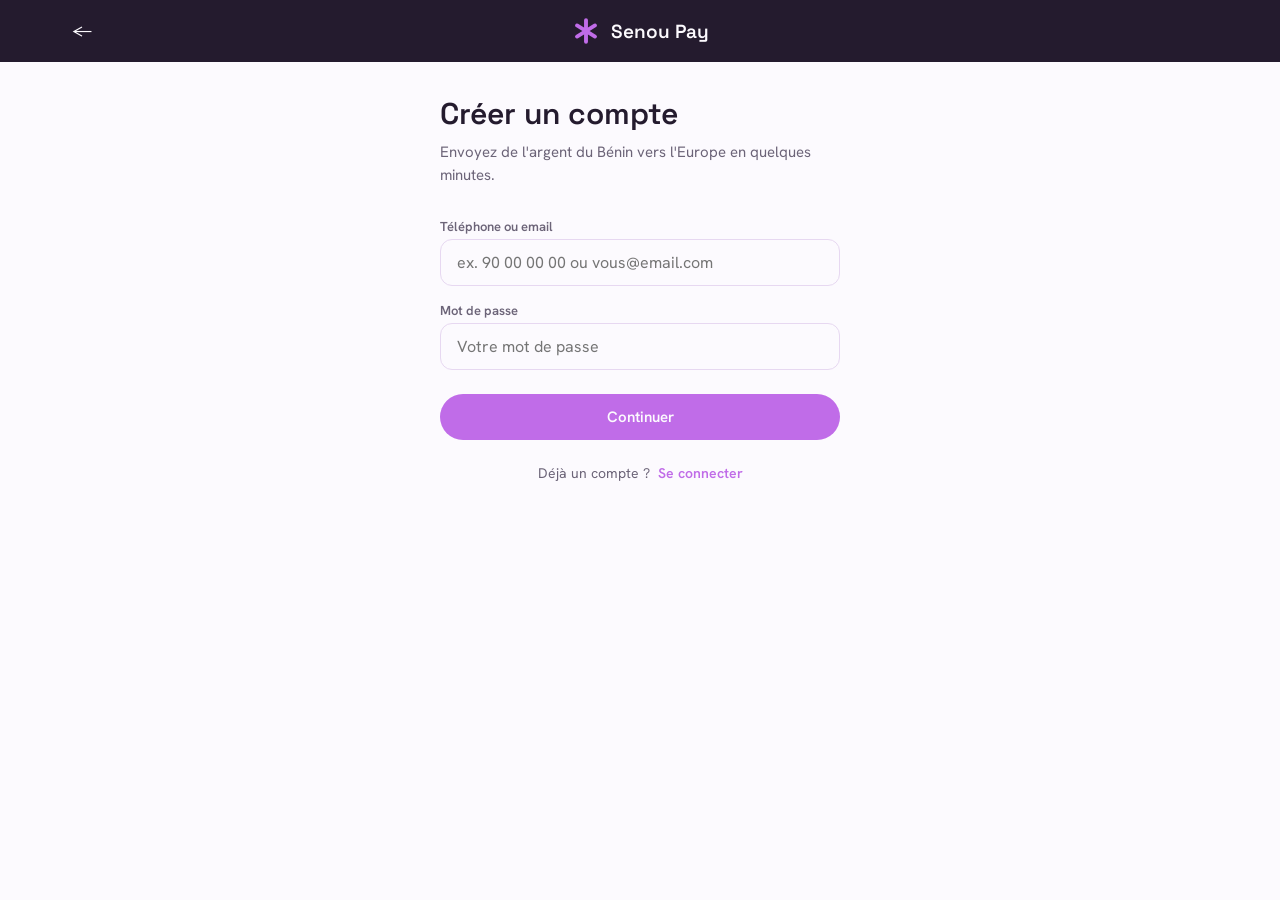
==== auth.html @ 99037f28 "Initial commit: Senou Pay web prototype (V2) Vanilla HTML/CSS/JS prototype for the Bénin<->Europe mo" ====
<!DOCTYPE html>
<html lang="fr">
<head>
  <meta charset="UTF-8">
  <meta name="viewport" content="width=device-width, initial-scale=1.0">
  <title>Senou Pay — Se connecter</title>
  <link rel="stylesheet" href="css/variables.css">
  <link rel="stylesheet" href="css/base.css">
  <link rel="stylesheet" href="css/components.css">
  <link rel="stylesheet" href="css/screens.css">
</head>
<body>
  <div class="app-frame">

    <div id="app-header"></div>
    <script>
      window.SENOU_HEADER_OPTIONS = { showBack: true };
    </script>

    <div class="page-container auth-body">
      <h1 id="auth-title" class="auth-title">Créer un compte</h1>
      <p class="auth-subtitle">Envoyez de l'argent du Bénin vers l'Europe en quelques minutes.</p>

      <div class="auth-form">
        <label class="field-label" for="auth-identifier">Téléphone ou email</label>
        <input id="auth-identifier" class="input-field" type="text" placeholder="ex. 90 00 00 00 ou vous@email.com" autocomplete="username">

        <label class="field-label" for="auth-password" style="margin-top: var(--space-4);">Mot de passe</label>
        <input id="auth-password" class="input-field" type="password" placeholder="Votre mot de passe" autocomplete="current-password">

        <p id="auth-error" class="auth-error" hidden>Merci de renseigner votre identifiant et votre mot de passe.</p>

        <button id="auth-continue-btn" class="btn-primary btn-block" style="margin-top: var(--space-6);">Continuer</button>
      </div>

      <p class="auth-toggle">
        <span id="auth-toggle-text">Déjà un compte ?</span>
        <a href="#" id="auth-toggle-link">Se connecter</a>
      </p>
    </div>

  </div>

  <script src="js/state.js"></script>
  <script src="js/pricing.js"></script>
  <script src="js/format.js"></script>
  <script src="js/components/header.js"></script>
  <script src="js/screens/auth.js"></script>
</body>
</html>
---- css/variables.css ----
/* Senou Pay — design tokens (board de marque v1.0, 2026) */
:root {
  /* Couleurs de marque */
  --color-primary: #C06CE8;      /* Violet Senou — accent, CTA principal */
  --color-secondary: #241B2E;    /* Prune — fonds sombres, structure */
  --color-tertiary: #C9A9D4;     /* Lavande — bordures, éléments secondaires */
  --color-surface-soft: #E7D8F1; /* Lilas — fonds de section */

  /* Neutres */
  --color-bg: #FCFAFE;           /* Blanc cassé — fond général */
  --color-text-primary: #241B2E; /* Prune — texte principal sur fond clair */
  --color-text-secondary: #6C6478; /* Ardoise — texte secondaire, labels */
  --color-border: #E7D8F1;       /* Lilas — séparateurs, bordures légères */

  /* Sémantiques */
  --color-success: #2E9E5B;
  --color-success-bg: #F1FBF4;
  --color-error: #C4485C;
  --color-error-bg: #FDF1F3;
  --color-warning: #B8791E;
  --color-warning-bg: #FBF0DF;
  --color-info: #3E7CB1;
  --color-info-bg: #EAF2FE;

  /* Typographie */
  --font-display: 'Space Grotesk', -apple-system, BlinkMacSystemFont, sans-serif; /* titres, montants */
  --font-body: 'Hanken Grotesk', -apple-system, BlinkMacSystemFont, sans-serif;   /* texte courant */

  /* Échelle d'espacement */
  --space-1: 4px;
  --space-2: 8px;
  --space-3: 12px;
  --space-4: 16px;
  --space-6: 24px;
  --space-8: 32px;

  /* Rayons (cohérents avec le board : pilules + cartes arrondies) */
  --radius-pill: 999px;
  --radius-card: 24px;
  --radius-icon: 16px;
  --radius-sm: 8px;
}
---- css/base.css ----
/* Polices de marque (Google Fonts) — un seul point de chargement pour tout le prototype */
@import url('https://fonts.googleapis.com/css2?family=Space+Grotesk:wght@500;600;700&family=Hanken+Grotesk:ital,wght@0,400;0,500;0,700;0,800&display=swap');

* {
  box-sizing: border-box;
  margin: 0;
  padding: 0;
}

html, body {
  height: 100%;
}

body {
  background: var(--color-surface-soft);
  font-family: var(--font-body);
  color: var(--color-text-primary);
  -webkit-font-smoothing: antialiased;
}

h1, h2, h3 {
  font-family: var(--font-display);
  font-weight: 600;
}

/* Conteneur racine — pleine largeur, layout web responsive (plus un simulateur de téléphone) */
.app-frame {
  width: 100%;
  min-height: 100vh;
  background: var(--color-bg);
  display: flex;
  flex-direction: column;
}

/* Colonne de contenu centrée, utilisée dans tous les écrans pour éviter le texte/formulaires
   étirés bord à bord sur grand écran, tout en restant pleine largeur sur mobile. */
.page-container {
  width: 100%;
  max-width: 1200px;
  margin: 0 auto;
  padding-left: var(--space-6);
  padding-right: var(--space-6);
}

@media (min-width: 768px) {
  .page-container {
    padding-left: var(--space-8);
    padding-right: var(--space-8);
  }
}

/* Filet de sécurité : aucune image ne doit pouvoir provoquer un débordement
   horizontal, quel que soit l'écran. */
img, svg {
  max-width: 100%;
}

a {
  color: inherit;
  text-decoration: none;
}

button {
  font-family: var(--font-body);
  cursor: pointer;
  border: none;
}
---- css/components.css ----
/* Composants réutilisables Senou Pay — aucune couleur/taille en dur ici, tout référence variables.css */

.btn-primary {
  background: var(--color-primary);
  color: var(--color-bg);
  font-weight: 600;
  font-size: 15px;
  padding: var(--space-3) var(--space-6);
  border-radius: var(--radius-pill);
  min-height: 44px;
  border: 1.5px solid transparent;
  transition: background-color 0.15s ease, color 0.15s ease, border-color 0.15s ease;
}

.btn-primary:hover {
  background: var(--color-bg);
  color: var(--color-primary);
  border-color: var(--color-primary);
}

/* Les CTA utilisent parfois un <a> plutôt qu'un <button> — garantit le même rendu inline */
a.btn-primary {
  display: inline-block;
}

.btn-block {
  width: 100%;
}

.btn-secondary {
  background: var(--color-secondary);
  color: var(--color-bg);
  font-weight: 600;
  font-size: 15px;
  padding: var(--space-3) var(--space-6);
  border-radius: var(--radius-pill);
  min-height: 44px;
}

.btn-outline {
  background: transparent;
  border: 1.5px solid var(--color-tertiary);
  color: var(--color-text-primary);
  font-weight: 600;
  font-size: 15px;
  padding: calc(var(--space-3) - 1.5px) calc(var(--space-6) - 1.5px);
  border-radius: var(--radius-pill);
  min-height: 44px;
}

.input-field {
  width: 100%;
  border: 1px solid var(--color-border);
  border-radius: var(--space-3);
  padding: var(--space-3) var(--space-4);
  font-family: var(--font-body);
  font-size: 16px;
  color: var(--color-text-primary);
  background: var(--color-bg);
}

.input-field:focus {
  outline: none;
  border-color: var(--color-primary);
}

.field-label {
  display: block;
  font-size: 13px;
  font-weight: 600;
  color: var(--color-text-secondary);
  margin-bottom: var(--space-1);
}

.header-bar {
  background: var(--color-secondary);
  color: var(--color-bg);
}

/* Contenu du header, centré et limité en largeur comme le reste des pages */
.header-bar-inner {
  max-width: 1200px;
  margin: 0 auto;
  padding: var(--space-4) var(--space-6);
  display: flex;
  align-items: center;
  justify-content: space-between;
}

@media (min-width: 768px) {
  .header-bar-inner {
    padding: var(--space-4) var(--space-8);
  }
}

/* Sur très petits écrans (téléphones ≤ 360px), logo + nom + CTA peuvent
   dépasser la largeur disponible : on resserre padding/gap/police plutôt
   que de laisser le header déborder ou passer à la ligne. */
@media (max-width: 380px) {
  .header-bar-inner {
    padding: var(--space-3) var(--space-4);
  }
}

/* Rendu par js/components/header.js sur toutes les pages */
.brand-lockup {
  display: flex;
  align-items: center;
  gap: 10px;
  min-width: 0;
}

.brand-name {
  font-family: var(--font-display);
  font-weight: 600;
  font-size: 19px;
  white-space: nowrap;
}

@media (max-width: 380px) {
  .brand-name {
    font-size: 15px;
  }

  .brand-mark {
    width: 24px;
    height: 24px;
  }
}

@keyframes brand-mark-spin {
  from { transform: rotate(0deg); }
  to { transform: rotate(360deg); }
}

.brand-mark {
  animation: brand-mark-spin 6s linear infinite;
}

.header-back {
  color: var(--color-bg);
  font-size: 18px;
  line-height: 1;
  width: 20px;
}

.header-spacer {
  width: 20px;
}

.card {
  background: var(--color-bg);
  border-radius: var(--radius-card);
  padding: var(--space-6);
  box-shadow: 0 4px 16px rgba(36, 27, 46, 0.06);
}

/* Variante utilisée pour les cartes de formulaire (conversion, montant...) — largeur confortable
   pour la lecture, cohérente quel que soit l'écran qui l'utilise. */
.card--narrow {
  max-width: 480px;
}

/* Calculateur de conversion XOF -> EUR : deux blocs bien distincts dans la même carte
   ("Vous envoyez" en XOF, "Le bénéficiaire reçoit" en EUR) — réutilisé sur plusieurs
   écrans (landing, envoyer de l'argent). */
.amount-panel {
  border: 1px solid var(--color-border);
  border-radius: var(--space-3);
  padding: var(--space-2);
  margin-top: var(--space-3);
}

.amount-panel--result {
  background: var(--color-surface-soft);
  border-color: transparent;
}

/* Enveloppe des deux blocs + bouton de bascule. Au clic, amount-swap.js réordonne réellement
   les blocs dans le DOM (le bloc actif passe en premier) — AutoAnimate (chargé depuis le CDN)
   anime ce changement de position tout seul, donc l'ordre visuel suit simplement l'ordre DOM. */
.amount-panels {
  display: flex;
  flex-direction: column;
}

/* Variante utilisée quand la carte n'a pas de titre au-dessus (ex. send-money.html) :
   le bloc affiché en premier ne doit pas avoir de marge, quel que soit celui qui y est. */
.amount-panels--flush .amount-panel:first-child {
  margin-top: 0;
}

/* Bouton de bascule, centré sur la jointure entre les deux blocs */
.amount-swap-wrap {
  display: flex;
  justify-content: center;
  margin-top: calc(var(--space-3) * -1);
  margin-bottom: calc(var(--space-3) * -1);
  position: relative;
  z-index: 1;
}

.amount-swap-btn {
  width: 32px;
  height: 32px;
  border-radius: 50%;
  background: var(--color-primary);
  border: 3px solid var(--color-bg);
  display: flex;
  align-items: center;
  justify-content: center;
  cursor: pointer;
  padding: 0;
}

.amount-swap-btn img {
  width: 15px;
  height: 15px;
  transition: transform 0.2s ease;
}

.amount-swap-btn--flipped img {
  transform: rotate(180deg);
}

/* Ligne du haut du bloc : label à gauche, drapeau à droite, alignés ensemble
   (plutôt que le drapeau aligné avec le montant en dessous, qui laissait un
   grand vide dans le coin supérieur droit du bloc). */
.amount-panel-top {
  display: flex;
  align-items: center;
  justify-content: space-between;
  gap: var(--space-3);
}

.amount-panel .field-label {
  margin-bottom: 0;
}

.amount-input {
  border: none;
  background: transparent;
  font-family: var(--font-display);
  font-size: 14px;
  font-weight: 600;
  color: var(--color-text-primary);
  width: 100%;
  padding: 0;
  -moz-appearance: textfield;
  appearance: textfield;
}

.amount-input:focus {
  outline: none;
}

/* Masque les flèches haut/bas natives des <input type="number"> — pas utiles ici. */
.amount-input::-webkit-outer-spin-button,
.amount-input::-webkit-inner-spin-button {
  -webkit-appearance: none;
  margin: 0;
}

.amount-input::placeholder {
  color: var(--color-text-secondary);
}

.amount-flag {
  flex-shrink: 0;
  display: block;
}

.conversion-preview {
  font-family: var(--font-display);
  font-size: 16px;
  font-weight: 600;
  color: var(--color-primary);
}

.rate-caption {
  color: var(--color-text-secondary);
  font-size: 13px;
  margin-top: var(--space-3);
  padding-left: 48px;
}

.badge {
  display: inline-block;
  font-size: 13px;
  font-weight: 700;
  padding: var(--space-1) var(--space-3);
  border-radius: var(--radius-pill);
}

.badge-success { background: var(--color-success-bg); color: var(--color-success); }
.badge-error { background: var(--color-error-bg); color: var(--color-error); }
.badge-warning { background: var(--color-warning-bg); color: var(--color-warning); }
.badge-info { background: var(--color-info-bg); color: var(--color-info); }
---- css/screens.css ----
/* Styles spécifiques par écran — un bloc par écran, à compléter au fur et à mesure */

/* ===== Landing (index.html) ===== */

.landing-hero {
  background: var(--color-secondary);
  color: var(--color-bg);
  padding-bottom: var(--space-8);
}

.header-cta {
  background: transparent;
  border: 1.5px solid rgba(252, 250, 254, 0.4);
  color: var(--color-bg);
  font-weight: 600;
  font-size: 14px;
  padding: var(--space-2) var(--space-4);
  border-radius: var(--radius-sm);
  display: inline-flex;
  align-items: center;
  gap: var(--space-2);
  transition: background-color 0.15s ease, color 0.15s ease, border-color 0.15s ease;
}

.header-cta:hover {
  background: var(--color-bg);
  color: var(--color-secondary);
  border-color: var(--color-bg);
}

@media (max-width: 380px) {
  .header-cta {
    font-size: 12px;
    padding: var(--space-2) var(--space-3);
    gap: var(--space-1);
  }
}

/* Même forme que .header-cta (padding, radius, poids, disposition), mais couleurs
   inversées pour rester visible sur fond clair (hors du hero sombre). */
.header-cta--on-light {
  border-color: var(--color-secondary);
  color: var(--color-secondary);
}

.header-cta--on-light:hover {
  background: var(--color-secondary);
  color: var(--color-bg);
  border-color: var(--color-secondary);
}

/* Badges App Store / Google Play — fond clair pour bien ressortir sur le hero sombre,
   couleurs de marque (Prune) plutôt que le noir habituel de ces badges. */
.store-badges {
  display: flex;
  gap: var(--space-3);
  flex-wrap: wrap;
}

.store-badge {
  display: inline-flex;
  align-items: center;
  gap: var(--space-2);
  background: var(--color-bg);
  color: var(--color-secondary);
  padding: var(--space-2) var(--space-4);
  border-radius: var(--radius-sm);
  min-height: 48px;
}

.store-badge svg {
  width: 24px;
  height: 24px;
  flex-shrink: 0;
}

.store-badge span {
  display: flex;
  flex-direction: column;
  line-height: 1.2;
}

.store-badge small {
  font-size: 10px;
  font-weight: 400;
  color: var(--color-text-secondary);
}

.store-badge strong {
  font-size: 15px;
  font-weight: 600;
  font-family: var(--font-display);
}

/* Grille du hero : une colonne sur mobile (texte puis calculateur empilés),
   deux colonnes à partir de 900px pour occuper réellement la largeur disponible
   plutôt que de laisser le texte isolé dans une petite colonne centrée. */
.landing-hero-grid {
  padding-top: var(--space-6);
  padding-bottom: var(--space-8);
  display: grid;
  grid-template-columns: 1fr;
  gap: var(--space-8);
  align-items: center;
}

@media (min-width: 900px) {
  .landing-hero-grid {
    grid-template-columns: 1.15fr 0.85fr;
    padding-top: var(--space-8);
  }
}

.landing-hero-copy h1 {
  font-size: clamp(22px, 3vw, 34px);
  line-height: 1.2;
  max-width: 32ch;
}

.landing-hero-subtitle {
  color: var(--color-tertiary);
  font-size: clamp(16px, 1.5vw, 19px);
  margin-top: var(--space-3);
  line-height: 1.5;
  max-width: 46ch;
}

.landing-hero-calculator {
  width: 100%;
}

.landing-section-title {
  font-size: 18px;
  font-weight: 600;
}

/* Section "portefeuille mobile" : texte et image se partagent chacun une moitié pleine
   de la section (aucune des deux n'est réduite/centrée dans son côté). */
.landing-mobile-section {
  display: grid;
  grid-template-columns: 1fr;
  gap: var(--space-6);
  align-items: stretch;
  padding: 0;
}

@media (min-width: 900px) {
  .landing-mobile-section {
    grid-template-columns: 1fr 1fr;
    gap: 0;
  }
}

.landing-mobile-copy {
  display: flex;
  align-items: center;
  padding: var(--space-8) var(--space-6);
}

@media (min-width: 768px) {
  .landing-mobile-copy {
    padding: var(--space-8);
  }
}

.landing-mobile-text {
  font-family: var(--font-display);
  font-size: clamp(24px, 3vw, 34px);
  font-weight: 600;
  line-height: 1.3;
  color: var(--color-text-primary);
  max-width: 36ch;
}

.text-accent-secondary {
  color: var(--color-secondary);
  font-weight: 700;
}

/* Section carte Visa — titre imposant + sous-texte + CTA, carte présentée entière
   sur un fond doux avec ombre plutôt qu'en fond perdu (inspiré d'une référence Nubank). */
.landing-card-title {
  font-family: var(--font-display);
  font-size: clamp(22px, 2.8vw, 32px);
  font-weight: 700;
  line-height: 1.25;
  color: var(--color-text-primary);
  max-width: 36ch;
}

.landing-card-title + .landing-card-title {
  margin-top: var(--space-4);
}

h2.landing-card-title {
  color: var(--color-primary);
}

/* Sélecteurs à deux classes pour l'emporter sur .landing-mobile-image / .landing-mobile-image
   img (règles partagées plus bas dans le fichier, même spécificité sinon). */
.landing-mobile-image.landing-card-visual {
  background: var(--color-surface-soft);
  display: flex;
  align-items: center;
  justify-content: center;
  padding: var(--space-8);
}

.landing-mobile-image.landing-card-visual img {
  width: auto;
  height: auto;
  max-width: 100%;
  max-height: 85%;
  object-fit: contain;
  border-radius: var(--radius-card);
  box-shadow: 0 24px 48px rgba(36, 27, 46, 0.22);
}

/* Opérateurs Mobile Money pris en charge — logos officiels, légèrement arrondis. */
.payment-methods {
  display: flex;
  flex-wrap: wrap;
  align-items: center;
  gap: var(--space-4);
  margin-top: var(--space-6);
}

@media (min-width: 480px) {
  .payment-methods {
    gap: var(--space-8);
  }
}

.payment-logo-wrap {
  display: inline-flex;
  padding: var(--space-2);
}

@media (min-width: 480px) {
  .payment-logo-wrap {
    padding: var(--space-4);
  }
}

.payment-logo {
  height: 44px;
  width: auto;
  border-radius: var(--radius-sm);
  object-fit: contain;
}

.landing-mobile-image {
  height: 320px;
}

@media (min-width: 900px) {
  .landing-mobile-image {
    height: 460px;
  }
}

/* Sur très grand écran, la section (pleine largeur) s'étire bien au-delà de
   1200px : on augmente la hauteur pour que l'image ne devienne pas une
   bande trop fine et trop recadrée. */
@media (min-width: 1600px) {
  .landing-mobile-image {
    height: 560px;
  }
}

.landing-mobile-image img {
  display: block;
  width: 100%;
  height: 100%;
  object-fit: cover;
}

.landing-footer {
  padding-top: var(--space-6);
  padding-bottom: var(--space-6);
  border-top: 1px solid var(--color-border);
}

.landing-footer-links {
  display: flex;
  flex-wrap: wrap;
  gap: var(--space-4);
}

.landing-footer-links a {
  color: var(--color-text-secondary);
  font-size: 13px;
}

.landing-footer-social {
  display: flex;
  gap: var(--space-4);
  margin-top: var(--space-4);
}

.landing-footer-social a {
  color: var(--color-text-secondary);
  display: flex;
  transition: color 0.15s ease;
}

.landing-footer-social a:hover {
  color: var(--color-primary);
}

.landing-footer-social svg {
  width: 20px;
  height: 20px;
}

.landing-footer-bottom {
  display: flex;
  align-items: center;
  gap: var(--space-3);
  margin-top: var(--space-4);
}

.landing-footer-mark {
  flex-shrink: 0;
}

.landing-footer-copyright {
  color: var(--color-text-secondary);
  font-size: 12px;
  margin-top: 0;
}

/* ===== Auth (auth.html) ===== */

.auth-body {
  padding-top: var(--space-8);
  padding-bottom: var(--space-6);
  flex: 1;
  display: flex;
  flex-direction: column;
  align-items: center;
}

.auth-title {
  font-size: clamp(24px, 3vw, 30px);
  width: 100%;
  max-width: 400px;
}

.auth-subtitle {
  color: var(--color-text-secondary);
  font-size: 15px;
  margin-top: var(--space-2);
  line-height: 1.5;
  width: 100%;
  max-width: 400px;
}

.auth-form {
  margin-top: var(--space-8);
  display: flex;
  flex-direction: column;
  width: 100%;
  max-width: 400px;
}

.auth-error {
  color: var(--color-error);
  font-size: 13px;
  margin-top: var(--space-3);
}

.auth-toggle {
  text-align: center;
  margin-top: var(--space-6);
  font-size: 14px;
  color: var(--color-text-secondary);
}

.auth-toggle a {
  color: var(--color-primary);
  font-weight: 600;
  margin-left: var(--space-1);
}

/* ===== Envoyer de l'argent (send-money.html) ===== */

.send-money-body {
  padding-top: var(--space-8);
  padding-bottom: var(--space-6);
  flex: 1;
}

.send-money-title {
  font-size: clamp(24px, 3vw, 30px);
}

.send-money-subtitle {
  color: var(--color-text-secondary);
  font-size: 15px;
  margin-top: var(--space-2);
  line-height: 1.5;
}
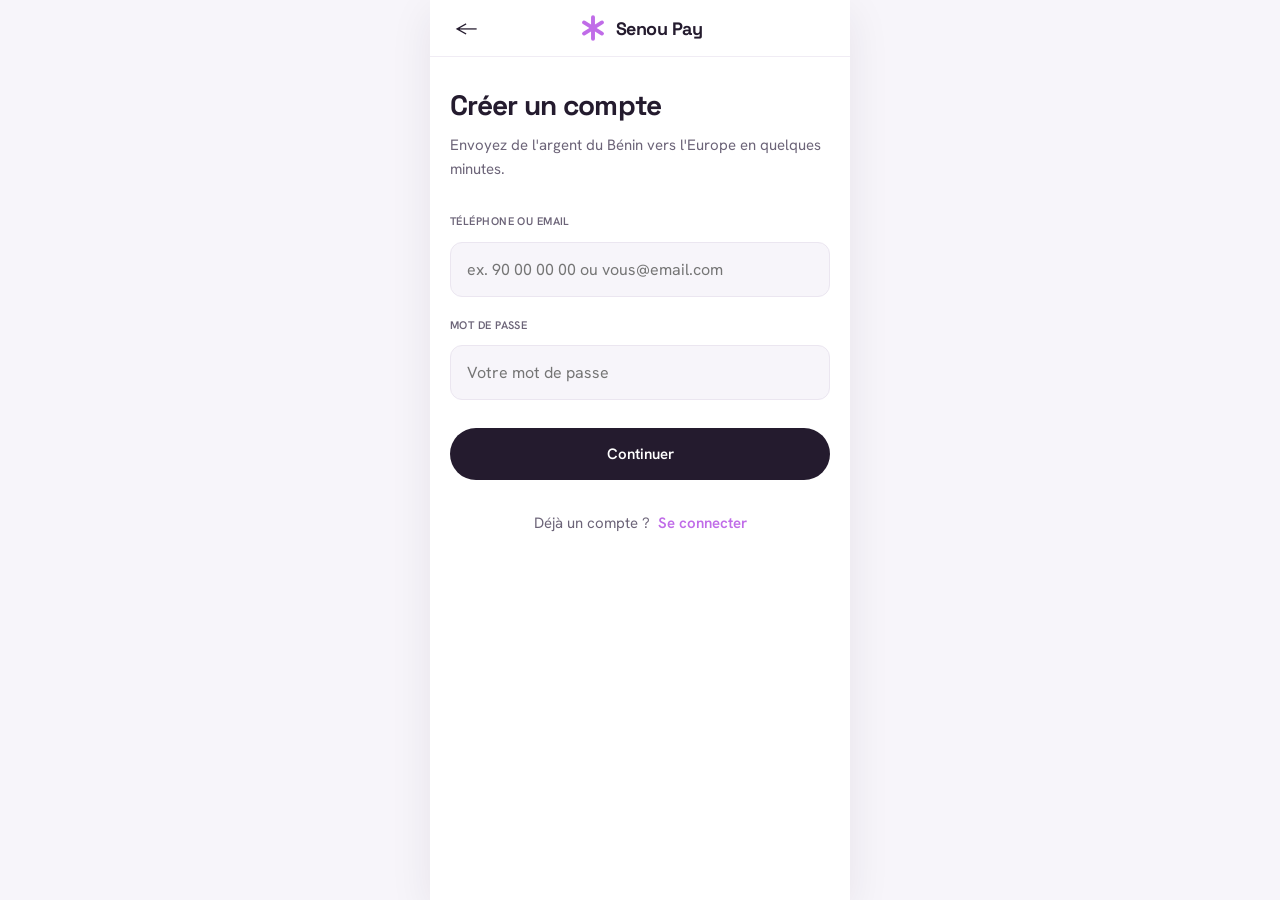
==== commit dd500c44: "Complete FRONTEND_V2: add OTP/KYC/home/beneficiary/confirmation/calculator screens - Lock mobile sim" ====
--- a/auth.html
+++ b/auth.html
@@ -17,7 +17,7 @@
       window.SENOU_HEADER_OPTIONS = { showBack: true };
     </script>
 
-    <div class="page-container auth-body">
+    <main class="screen-body auth-body">
       <h1 id="auth-title" class="auth-title">Créer un compte</h1>
       <p class="auth-subtitle">Envoyez de l'argent du Bénin vers l'Europe en quelques minutes.</p>
 
@@ -37,12 +37,11 @@
         <span id="auth-toggle-text">Déjà un compte ?</span>
         <a href="#" id="auth-toggle-link">Se connecter</a>
       </p>
-    </div>
+    </main>
 
   </div>
 
   <script src="js/state.js"></script>
-  <script src="js/pricing.js"></script>
   <script src="js/format.js"></script>
   <script src="js/components/header.js"></script>
   <script src="js/screens/auth.js"></script>
--- a/css/variables.css
+++ b/css/variables.css
@@ -1,16 +1,20 @@
-/* Senou Pay — design tokens (board de marque v1.0, 2026) */
+/* Senou Pay — design tokens (board de marque v1.0, 2026) + couche UI moderne */
 :root {
   /* Couleurs de marque */
-  --color-primary: #C06CE8;      /* Violet Senou — accent, CTA principal */
-  --color-secondary: #241B2E;    /* Prune — fonds sombres, structure */
+  --color-primary: #C06CE8;      /* Violet Senou — accent, liens actifs */
+  --color-secondary: #241B2E;    /* Prune — CTA principal (style fintech sombre) */
   --color-tertiary: #C9A9D4;     /* Lavande — bordures, éléments secondaires */
   --color-surface-soft: #E7D8F1; /* Lilas — fonds de section */
 
   /* Neutres */
-  --color-bg: #FCFAFE;           /* Blanc cassé — fond général */
-  --color-text-primary: #241B2E; /* Prune — texte principal sur fond clair */
-  --color-text-secondary: #6C6478; /* Ardoise — texte secondaire, labels */
-  --color-border: #E7D8F1;       /* Lilas — séparateurs, bordures légères */
+  --color-bg: #FFFFFF;           /* Blanc pur — fond Robinhood-like */
+  --color-surface: #FFFFFF;
+  --color-surface-muted: #F7F5FA; /* Champs, zones secondaires */
+  --color-surface-elevated: #FFFFFF;
+  --color-text-primary: #241B2E;
+  --color-text-secondary: #6C6478;
+  --color-border: #EBE6F0;
+  --color-border-subtle: #F0ECF4;
 
   /* Sémantiques */
   --color-success: #2E9E5B;
@@ -23,20 +27,50 @@
   --color-info-bg: #EAF2FE;
 
   /* Typographie */
-  --font-display: 'Space Grotesk', -apple-system, BlinkMacSystemFont, sans-serif; /* titres, montants */
-  --font-body: 'Hanken Grotesk', -apple-system, BlinkMacSystemFont, sans-serif;   /* texte courant */
+  --font-display: 'Space Grotesk', -apple-system, BlinkMacSystemFont, sans-serif;
+  --font-body: 'Hanken Grotesk', -apple-system, BlinkMacSystemFont, sans-serif;
+
+  --text-xs: 12px;
+  --text-sm: 13px;
+  --text-base: 15px;
+  --text-lg: 18px;
+  --text-xl: 22px;
+  --text-2xl: 28px;
+  --text-3xl: 34px;
+
+  --letter-spacing-tight: -0.025em;
+  --letter-spacing-normal: 0;
 
   /* Échelle d'espacement */
   --space-1: 4px;
   --space-2: 8px;
   --space-3: 12px;
   --space-4: 16px;
+  --space-5: 20px;
   --space-6: 24px;
   --space-8: 32px;
+  --space-10: 40px;
+  --space-12: 48px;
 
-  /* Rayons (cohérents avec le board : pilules + cartes arrondies) */
+  /* Rayons */
   --radius-pill: 999px;
-  --radius-card: 24px;
-  --radius-icon: 16px;
+  --radius-card: 16px;
+  --radius-input: 12px;
+  --radius-icon: 12px;
   --radius-sm: 8px;
+
+  /* Ombres (définies ici — pas de hex/rgba ailleurs) */
+  --shadow-sm: 0 1px 2px rgba(36, 27, 46, 0.04);
+  --shadow-md: 0 4px 20px rgba(36, 27, 46, 0.06);
+  --shadow-lg: 0 12px 40px rgba(36, 27, 46, 0.08);
+
+  /* Transitions */
+  --transition-fast: 0.15s ease;
+  --transition-base: 0.2s ease;
+
+  /* Surfaces spéciales */
+  --color-header-bg: rgba(255, 255, 255, 0.92);
+  --color-focus-ring: rgba(192, 108, 232, 0.15);
+  --color-card-gradient-end: color-mix(in srgb, var(--color-secondary) 85%, var(--color-primary));
+  --color-on-dark-border: rgba(252, 250, 254, 0.15);
 }
--- a/css/base.css
+++ b/css/base.css
@@ -1,5 +1,5 @@
 /* Polices de marque (Google Fonts) — un seul point de chargement pour tout le prototype */
-@import url('https://fonts.googleapis.com/css2?family=Space+Grotesk:wght@500;600;700&family=Hanken+Grotesk:ital,wght@0,400;0,500;0,700;0,800&display=swap');
+@import url('https://fonts.googleapis.com/css2?family=Space+Grotesk:wght@500;600;700&family=Hanken+Grotesk:ital,wght@0,400;0,500;0,600;0,700;0,800&display=swap');
 
 * {
   box-sizing: border-box;
@@ -7,50 +7,47 @@
   padding: 0;
 }
 
+html {
+  scroll-behavior: smooth;
+}
+
 html, body {
   height: 100%;
 }
 
 body {
-  background: var(--color-surface-soft);
+  background: var(--color-surface-muted);
   font-family: var(--font-body);
+  font-size: var(--text-base);
   color: var(--color-text-primary);
   -webkit-font-smoothing: antialiased;
+  -moz-osx-font-smoothing: grayscale;
+  line-height: 1.5;
 }
 
 h1, h2, h3 {
   font-family: var(--font-display);
-  font-weight: 600;
+  font-weight: 700;
+  letter-spacing: var(--letter-spacing-tight);
+  line-height: 1.15;
 }
 
-/* Conteneur racine — pleine largeur, layout web responsive (plus un simulateur de téléphone) */
+/* Simulateur mobile centré — fond contrasté autour (effet device) */
 .app-frame {
-  width: 100%;
+  max-width: 420px;
+  margin: 0 auto;
   min-height: 100vh;
   background: var(--color-bg);
   display: flex;
   flex-direction: column;
+  box-shadow: var(--shadow-lg);
 }
 
-/* Colonne de contenu centrée, utilisée dans tous les écrans pour éviter le texte/formulaires
-   étirés bord à bord sur grand écran, tout en restant pleine largeur sur mobile. */
-.page-container {
-  width: 100%;
-  max-width: 1200px;
-  margin: 0 auto;
-  padding-left: var(--space-6);
-  padding-right: var(--space-6);
+.screen-body {
+  padding: var(--space-6) var(--space-5);
+  flex: 1;
 }
 
-@media (min-width: 768px) {
-  .page-container {
-    padding-left: var(--space-8);
-    padding-right: var(--space-8);
-  }
-}
-
-/* Filet de sécurité : aucune image ne doit pouvoir provoquer un débordement
-   horizontal, quel que soit l'écran. */
 img, svg {
   max-width: 100%;
 }
@@ -65,3 +62,11 @@
   cursor: pointer;
   border: none;
 }
+
+button:focus-visible,
+a:focus-visible,
+input:focus-visible,
+select:focus-visible {
+  outline: 2px solid var(--color-primary);
+  outline-offset: 2px;
+}
--- a/css/components.css
+++ b/css/components.css
@@ -1,26 +1,33 @@
-/* Composants réutilisables Senou Pay — aucune couleur/taille en dur ici, tout référence variables.css */
+/* Composants réutilisables — style fintech moderne (Robinhood-inspired, palette Senou) */
+
+/* --- Boutons --- */
 
 .btn-primary {
-  background: var(--color-primary);
+  background: var(--color-secondary);
   color: var(--color-bg);
   font-weight: 600;
-  font-size: 15px;
-  padding: var(--space-3) var(--space-6);
+  font-size: var(--text-base);
+  padding: var(--space-4) var(--space-6);
   border-radius: var(--radius-pill);
-  min-height: 44px;
-  border: 1.5px solid transparent;
-  transition: background-color 0.15s ease, color 0.15s ease, border-color 0.15s ease;
+  min-height: 48px;
+  border: none;
+  transition: transform var(--transition-fast), opacity var(--transition-fast), background-color var(--transition-fast);
 }
 
 .btn-primary:hover {
-  background: var(--color-bg);
-  color: var(--color-primary);
-  border-color: var(--color-primary);
-}
-
-/* Les CTA utilisent parfois un <a> plutôt qu'un <button> — garantit le même rendu inline */
+  opacity: 0.92;
+  transform: translateY(-1px);
+}
+
+.btn-primary:active {
+  transform: translateY(0);
+  opacity: 1;
+}
+
 a.btn-primary {
-  display: inline-block;
+  display: inline-flex;
+  align-items: center;
+  justify-content: center;
 }
 
 .btn-block {
@@ -28,271 +35,392 @@
 }
 
 .btn-secondary {
-  background: var(--color-secondary);
-  color: var(--color-bg);
-  font-weight: 600;
-  font-size: 15px;
-  padding: var(--space-3) var(--space-6);
+  background: transparent;
+  border: 1.5px solid var(--color-border);
+  color: var(--color-text-primary);
+  font-weight: 600;
+  font-size: var(--text-sm);
+  padding: calc(var(--space-2) - 1.5px) var(--space-4);
   border-radius: var(--radius-pill);
-  min-height: 44px;
+  min-height: 36px;
+  transition: background-color var(--transition-fast), border-color var(--transition-fast);
+}
+
+.btn-secondary:hover {
+  background: var(--color-surface-muted);
+  border-color: var(--color-text-secondary);
+}
+
+a.btn-secondary {
+  display: inline-flex;
+  align-items: center;
+  justify-content: center;
 }
 
 .btn-outline {
   background: transparent;
-  border: 1.5px solid var(--color-tertiary);
-  color: var(--color-text-primary);
-  font-weight: 600;
-  font-size: 15px;
+  border: 1.5px solid var(--color-border);
+  color: var(--color-text-primary);
+  font-weight: 600;
+  font-size: var(--text-base);
   padding: calc(var(--space-3) - 1.5px) calc(var(--space-6) - 1.5px);
   border-radius: var(--radius-pill);
-  min-height: 44px;
-}
+  min-height: 48px;
+}
+
+.btn-primary:disabled,
+.btn-primary[disabled] {
+  opacity: 0.4;
+  cursor: not-allowed;
+  transform: none;
+}
+
+/* --- Champs --- */
 
 .input-field {
   width: 100%;
   border: 1px solid var(--color-border);
-  border-radius: var(--space-3);
-  padding: var(--space-3) var(--space-4);
+  border-radius: var(--radius-input);
+  padding: var(--space-4);
   font-family: var(--font-body);
   font-size: 16px;
   color: var(--color-text-primary);
-  background: var(--color-bg);
+  background: var(--color-surface-muted);
+  transition: border-color var(--transition-fast), background-color var(--transition-fast), box-shadow var(--transition-fast);
+}
+
+.input-field:hover {
+  border-color: var(--color-tertiary);
 }
 
 .input-field:focus {
   outline: none;
   border-color: var(--color-primary);
+  background: var(--color-bg);
+  box-shadow: 0 0 0 3px var(--color-focus-ring);
+}
+
+select.input-field {
+  appearance: none;
+  -webkit-appearance: none;
+  -moz-appearance: none;
+  background-image: url("data:image/svg+xml;charset=utf-8,%3Csvg xmlns='http://www.w3.org/2000/svg' fill='none' viewBox='0 0 20 20'%3E%3Cpath stroke='%236C6478' stroke-linecap='round' stroke-linejoin='round' stroke-width='1.5' d='M6 8l4 4 4-4'/%3E%3C/svg%3E");
+  background-repeat: no-repeat;
+  background-position: right var(--space-4) center;
+  background-size: 20px;
+  padding-right: var(--space-8);
+  cursor: pointer;
 }
 
 .field-label {
   display: block;
-  font-size: 13px;
+  font-size: 11px;
   font-weight: 600;
   color: var(--color-text-secondary);
-  margin-bottom: var(--space-1);
-}
+  margin-bottom: var(--space-2);
+  letter-spacing: 0.04em;
+  text-transform: uppercase;
+}
+
+/* --- Header (sticky, minimal, fond blanc) --- */
 
 .header-bar {
-  background: var(--color-secondary);
-  color: var(--color-bg);
-}
-
-/* Contenu du header, centré et limité en largeur comme le reste des pages */
+  background: var(--color-bg);
+  color: var(--color-text-primary);
+  border-bottom: 1px solid var(--color-border-subtle);
+  position: sticky;
+  top: 0;
+  z-index: 100;
+  backdrop-filter: blur(12px);
+  background: var(--color-header-bg);
+}
+
 .header-bar-inner {
-  max-width: 1200px;
-  margin: 0 auto;
-  padding: var(--space-4) var(--space-6);
+  padding: var(--space-3) var(--space-5);
   display: flex;
   align-items: center;
   justify-content: space-between;
-}
-
-@media (min-width: 768px) {
-  .header-bar-inner {
-    padding: var(--space-4) var(--space-8);
-  }
-}
-
-/* Sur très petits écrans (téléphones ≤ 360px), logo + nom + CTA peuvent
-   dépasser la largeur disponible : on resserre padding/gap/police plutôt
-   que de laisser le header déborder ou passer à la ligne. */
-@media (max-width: 380px) {
-  .header-bar-inner {
-    padding: var(--space-3) var(--space-4);
-  }
-}
-
-/* Rendu par js/components/header.js sur toutes les pages */
+  min-height: 56px;
+}
+
 .brand-lockup {
   display: flex;
   align-items: center;
-  gap: 10px;
+  gap: var(--space-2);
   min-width: 0;
 }
 
 .brand-name {
   font-family: var(--font-display);
-  font-weight: 600;
-  font-size: 19px;
+  font-weight: 700;
+  font-size: var(--text-lg);
+  letter-spacing: var(--letter-spacing-tight);
   white-space: nowrap;
 }
 
-@media (max-width: 380px) {
-  .brand-name {
-    font-size: 15px;
-  }
-
-  .brand-mark {
-    width: 24px;
-    height: 24px;
-  }
-}
-
-@keyframes brand-mark-spin {
-  from { transform: rotate(0deg); }
-  to { transform: rotate(360deg); }
-}
-
 .brand-mark {
-  animation: brand-mark-spin 6s linear infinite;
+  flex-shrink: 0;
 }
 
 .header-back {
-  color: var(--color-bg);
-  font-size: 18px;
+  color: var(--color-text-primary);
+  font-size: 20px;
   line-height: 1;
-  width: 20px;
+  width: 32px;
+  height: 32px;
+  display: flex;
+  align-items: center;
+  justify-content: center;
+  border-radius: var(--radius-sm);
+  transition: background-color var(--transition-fast);
+}
+
+.header-back:hover {
+  background: var(--color-surface-muted);
 }
 
 .header-spacer {
-  width: 20px;
-}
+  width: 32px;
+}
+
+/* --- Cartes --- */
 
 .card {
-  background: var(--color-bg);
+  background: var(--color-surface-elevated);
   border-radius: var(--radius-card);
   padding: var(--space-6);
-  box-shadow: 0 4px 16px rgba(36, 27, 46, 0.06);
-}
-
-/* Variante utilisée pour les cartes de formulaire (conversion, montant...) — largeur confortable
-   pour la lecture, cohérente quel que soit l'écran qui l'utilise. */
+  border: 1px solid var(--color-border-subtle);
+  box-shadow: var(--shadow-sm);
+  transition: box-shadow var(--transition-base), border-color var(--transition-base);
+}
+
+.card:hover {
+  box-shadow: var(--shadow-md);
+}
+
 .card--narrow {
   max-width: 480px;
 }
 
-/* Calculateur de conversion XOF -> EUR : deux blocs bien distincts dans la même carte
-   ("Vous envoyez" en XOF, "Le bénéficiaire reçoit" en EUR) — réutilisé sur plusieurs
-   écrans (landing, envoyer de l'argent). */
-.amount-panel {
-  border: 1px solid var(--color-border);
-  border-radius: var(--space-3);
-  padding: var(--space-2);
-  margin-top: var(--space-3);
-}
-
-.amount-panel--result {
-  background: var(--color-surface-soft);
-  border-color: transparent;
-}
-
-/* Enveloppe des deux blocs + bouton de bascule. Au clic, amount-swap.js réordonne réellement
-   les blocs dans le DOM (le bloc actif passe en premier) — AutoAnimate (chargé depuis le CDN)
-   anime ce changement de position tout seul, donc l'ordre visuel suit simplement l'ordre DOM. */
-.amount-panels {
-  display: flex;
-  flex-direction: column;
-}
-
-/* Variante utilisée quand la carte n'a pas de titre au-dessus (ex. send-money.html) :
-   le bloc affiché en premier ne doit pas avoir de marge, quel que soit celui qui y est. */
-.amount-panels--flush .amount-panel:first-child {
-  margin-top: 0;
-}
-
-/* Bouton de bascule, centré sur la jointure entre les deux blocs */
-.amount-swap-wrap {
-  display: flex;
-  justify-content: center;
-  margin-top: calc(var(--space-3) * -1);
-  margin-bottom: calc(var(--space-3) * -1);
-  position: relative;
-  z-index: 1;
-}
-
-.amount-swap-btn {
-  width: 32px;
-  height: 32px;
-  border-radius: 50%;
-  background: var(--color-primary);
-  border: 3px solid var(--color-bg);
-  display: flex;
-  align-items: center;
-  justify-content: center;
-  cursor: pointer;
-  padding: 0;
-}
-
-.amount-swap-btn img {
-  width: 15px;
-  height: 15px;
-  transition: transform 0.2s ease;
-}
-
-.amount-swap-btn--flipped img {
-  transform: rotate(180deg);
-}
-
-/* Ligne du haut du bloc : label à gauche, drapeau à droite, alignés ensemble
-   (plutôt que le drapeau aligné avec le montant en dessous, qui laissait un
-   grand vide dans le coin supérieur droit du bloc). */
-.amount-panel-top {
-  display: flex;
-  align-items: center;
-  justify-content: space-between;
-  gap: var(--space-3);
-}
-
-.amount-panel .field-label {
-  margin-bottom: 0;
-}
-
-.amount-input {
-  border: none;
-  background: transparent;
+.card--flat {
+  box-shadow: none;
+}
+
+.card--flat:hover {
+  box-shadow: none;
+  border-color: var(--color-border);
+}
+
+/* --- Conversion / montants --- */
+
+.conversion-preview-text {
   font-family: var(--font-display);
-  font-size: 14px;
-  font-weight: 600;
-  color: var(--color-text-primary);
-  width: 100%;
-  padding: 0;
-  -moz-appearance: textfield;
-  appearance: textfield;
-}
-
-.amount-input:focus {
-  outline: none;
-}
-
-/* Masque les flèches haut/bas natives des <input type="number"> — pas utiles ici. */
-.amount-input::-webkit-outer-spin-button,
-.amount-input::-webkit-inner-spin-button {
-  -webkit-appearance: none;
-  margin: 0;
-}
-
-.amount-input::placeholder {
-  color: var(--color-text-secondary);
-}
-
-.amount-flag {
-  flex-shrink: 0;
-  display: block;
-}
-
-.conversion-preview {
-  font-family: var(--font-display);
-  font-size: 16px;
-  font-weight: 600;
-  color: var(--color-primary);
+  font-size: var(--text-2xl);
+  font-weight: 700;
+  color: var(--color-text-primary);
+  margin-top: var(--space-2);
+  letter-spacing: var(--letter-spacing-tight);
 }
 
 .rate-caption {
   color: var(--color-text-secondary);
-  font-size: 13px;
-  margin-top: var(--space-3);
-  padding-left: 48px;
-}
+  font-size: var(--text-sm);
+  margin-top: var(--space-4);
+  padding: var(--space-3) var(--space-4);
+  background: var(--color-surface-muted);
+  border-radius: var(--radius-sm);
+}
+
+/* --- Badges --- */
 
 .badge {
   display: inline-block;
-  font-size: 13px;
+  font-size: 11px;
   font-weight: 700;
   padding: var(--space-1) var(--space-3);
   border-radius: var(--radius-pill);
+  letter-spacing: 0.02em;
+  text-transform: uppercase;
 }
 
 .badge-success { background: var(--color-success-bg); color: var(--color-success); }
 .badge-error { background: var(--color-error-bg); color: var(--color-error); }
 .badge-warning { background: var(--color-warning-bg); color: var(--color-warning); }
 .badge-info { background: var(--color-info-bg); color: var(--color-info); }
+
+/* --- Formulaires --- */
+
+.form-section {
+  margin-top: var(--space-8);
+}
+
+.form-section-title {
+  font-size: var(--text-base);
+  font-weight: 700;
+  margin-bottom: var(--space-4);
+  letter-spacing: var(--letter-spacing-tight);
+}
+
+.amount-banner {
+  background: var(--color-surface-muted);
+  border: 1px solid var(--color-border-subtle);
+  border-radius: var(--radius-card);
+  padding: var(--space-5);
+  text-align: center;
+}
+
+.amount-banner-label {
+  font-size: 11px;
+  font-weight: 600;
+  text-transform: uppercase;
+  letter-spacing: 0.04em;
+  color: var(--color-text-secondary);
+}
+
+.amount-banner-value {
+  font-family: var(--font-display);
+  font-size: var(--text-xl);
+  font-weight: 700;
+  margin-top: var(--space-2);
+  letter-spacing: var(--letter-spacing-tight);
+}
+
+.radio-group {
+  display: flex;
+  flex-direction: column;
+  gap: var(--space-3);
+}
+
+.radio-option {
+  display: flex;
+  align-items: center;
+  justify-content: space-between;
+  width: 100%;
+  padding: var(--space-3) var(--space-4);
+  border-radius: var(--radius-input);
+  background: var(--color-bg);
+  border: 1.5px solid var(--color-border);
+  color: var(--color-text-primary);
+  cursor: pointer;
+  transition: all var(--transition-fast);
+  min-height: 56px;
+}
+
+.radio-option:hover {
+  background: var(--color-surface-muted);
+  border-color: var(--color-tertiary);
+}
+
+.radio-option.is-selected {
+  background: var(--color-surface-muted);
+  border-color: var(--color-primary);
+  color: var(--color-text-primary);
+}
+
+.radio-option input {
+  position: absolute;
+  opacity: 0;
+  pointer-events: none;
+}
+
+.radio-indicator {
+  width: 20px;
+  height: 20px;
+  border-radius: 50%;
+  border: 2px solid var(--color-border);
+  display: flex;
+  align-items: center;
+  justify-content: center;
+  transition: all var(--transition-fast);
+  flex-shrink: 0;
+}
+
+.radio-option.is-selected .radio-indicator {
+  border-color: var(--color-primary);
+  background: var(--color-primary);
+}
+
+.radio-indicator::after {
+  content: '';
+  width: 8px;
+  height: 8px;
+  border-radius: 50%;
+  background: var(--color-bg);
+  opacity: 0;
+  transform: scale(0.5);
+  transition: all var(--transition-fast);
+}
+
+.radio-option.is-selected .radio-indicator::after {
+  opacity: 1;
+  transform: scale(1);
+}
+
+.operator-info {
+  display: flex;
+  align-items: center;
+  gap: var(--space-3);
+}
+
+.operator-logo {
+  width: 32px;
+  height: 32px;
+  border-radius: var(--radius-sm);
+  object-fit: contain;
+  background: #FFF;
+  padding: 2px;
+  border: 1px solid var(--color-border-subtle);
+}
+
+.operator-name {
+  font-weight: 600;
+  font-size: var(--text-base);
+}
+
+/* --- Confirmation --- */
+
+.success-icon-wrap {
+  width: 72px;
+  height: 72px;
+  border-radius: 50%;
+  background: var(--color-success-bg);
+  display: flex;
+  align-items: center;
+  justify-content: center;
+  margin: 0 auto var(--space-6);
+}
+
+.success-icon-wrap img {
+  width: 36px;
+  height: 36px;
+}
+
+.recap-row {
+  display: flex;
+  justify-content: space-between;
+  gap: var(--space-4);
+  padding: var(--space-3) 0;
+  font-size: var(--text-base);
+}
+
+.recap-row + .recap-row {
+  border-top: 1px solid var(--color-border-subtle);
+}
+
+.recap-label {
+  color: var(--color-text-secondary);
+  flex-shrink: 0;
+  font-size: var(--text-sm);
+}
+
+.recap-value {
+  font-weight: 600;
+  text-align: right;
+}
+
+.toast-message {
+  color: var(--color-success);
+  font-size: var(--text-sm);
+  margin-top: var(--space-2);
+  text-align: center;
+}
--- a/css/screens.css
+++ b/css/screens.css
@@ -1,379 +1,160 @@
-/* Styles spécifiques par écran — un bloc par écran, à compléter au fur et à mesure */
+/* Styles spécifiques par écran — UI moderne fintech */
 
 /* ===== Landing (index.html) ===== */
 
 .landing-hero {
-  background: var(--color-secondary);
-  color: var(--color-bg);
-  padding-bottom: var(--space-8);
-}
-
-.header-cta {
-  background: transparent;
-  border: 1.5px solid rgba(252, 250, 254, 0.4);
-  color: var(--color-bg);
-  font-weight: 600;
-  font-size: 14px;
-  padding: var(--space-2) var(--space-4);
-  border-radius: var(--radius-sm);
-  display: inline-flex;
-  align-items: center;
-  gap: var(--space-2);
-  transition: background-color 0.15s ease, color 0.15s ease, border-color 0.15s ease;
-}
-
-.header-cta:hover {
+  padding-top: var(--space-8);
+  padding-bottom: var(--space-6);
+}
+
+.landing-hero-title {
+  font-size: var(--text-3xl);
+  font-weight: 700;
+  letter-spacing: var(--letter-spacing-tight);
+  line-height: 1.1;
+}
+
+.landing-hero-subtitle {
+  color: var(--color-text-secondary);
+  font-size: var(--text-base);
+  margin-top: var(--space-4);
+  line-height: 1.6;
+  max-width: 36ch;
+}
+
+.landing-conversion {
+  padding-top: 0;
+  padding-bottom: var(--space-6);
+}
+
+.landing-conversion .card {
+  padding: var(--space-6);
+}
+
+.landing-conversion .card-title,
+.card-title {
+  font-size: var(--text-lg);
+  font-weight: 700;
+  margin-bottom: var(--space-6);
+  letter-spacing: var(--letter-spacing-tight);
+}
+
+.landing-transactions {
+  padding-top: 0;
+  padding-bottom: var(--space-6);
+}
+
+.landing-section-title {
+  font-size: var(--text-lg);
+  font-weight: 700;
+  margin-bottom: var(--space-4);
+  letter-spacing: var(--letter-spacing-tight);
+}
+
+.transaction-card {
+  margin-top: var(--space-2);
+  padding: var(--space-4) var(--space-5);
+  border-radius: var(--radius-card);
+  border: 1px solid var(--color-border-subtle);
   background: var(--color-bg);
-  color: var(--color-secondary);
-  border-color: var(--color-bg);
-}
-
-@media (max-width: 380px) {
-  .header-cta {
-    font-size: 12px;
-    padding: var(--space-2) var(--space-3);
-    gap: var(--space-1);
-  }
-}
-
-/* Même forme que .header-cta (padding, radius, poids, disposition), mais couleurs
-   inversées pour rester visible sur fond clair (hors du hero sombre). */
-.header-cta--on-light {
-  border-color: var(--color-secondary);
-  color: var(--color-secondary);
-}
-
-.header-cta--on-light:hover {
-  background: var(--color-secondary);
-  color: var(--color-bg);
-  border-color: var(--color-secondary);
-}
-
-/* Badges App Store / Google Play — fond clair pour bien ressortir sur le hero sombre,
-   couleurs de marque (Prune) plutôt que le noir habituel de ces badges. */
-.store-badges {
-  display: flex;
-  gap: var(--space-3);
-  flex-wrap: wrap;
-}
-
-.store-badge {
-  display: inline-flex;
-  align-items: center;
-  gap: var(--space-2);
-  background: var(--color-bg);
-  color: var(--color-secondary);
-  padding: var(--space-2) var(--space-4);
-  border-radius: var(--radius-sm);
-  min-height: 48px;
-}
-
-.store-badge svg {
-  width: 24px;
-  height: 24px;
-  flex-shrink: 0;
-}
-
-.store-badge span {
-  display: flex;
-  flex-direction: column;
-  line-height: 1.2;
-}
-
-.store-badge small {
-  font-size: 10px;
-  font-weight: 400;
-  color: var(--color-text-secondary);
-}
-
-.store-badge strong {
-  font-size: 15px;
-  font-weight: 600;
+  box-shadow: none;
+  transition: background-color var(--transition-fast), border-color var(--transition-fast);
+}
+
+.transaction-card:first-child {
+  margin-top: 0;
+}
+
+.transaction-card:hover {
+  background: var(--color-surface-muted);
+  border-color: var(--color-border);
+  box-shadow: none;
+}
+
+.transaction-amount {
   font-family: var(--font-display);
-}
-
-/* Grille du hero : une colonne sur mobile (texte puis calculateur empilés),
-   deux colonnes à partir de 900px pour occuper réellement la largeur disponible
-   plutôt que de laisser le texte isolé dans une petite colonne centrée. */
-.landing-hero-grid {
-  padding-top: var(--space-6);
-  padding-bottom: var(--space-8);
-  display: grid;
-  grid-template-columns: 1fr;
-  gap: var(--space-8);
-  align-items: center;
-}
-
-@media (min-width: 900px) {
-  .landing-hero-grid {
-    grid-template-columns: 1.15fr 0.85fr;
-    padding-top: var(--space-8);
-  }
-}
-
-.landing-hero-copy h1 {
-  font-size: clamp(22px, 3vw, 34px);
-  line-height: 1.2;
-  max-width: 32ch;
-}
-
-.landing-hero-subtitle {
-  color: var(--color-tertiary);
-  font-size: clamp(16px, 1.5vw, 19px);
-  margin-top: var(--space-3);
-  line-height: 1.5;
-  max-width: 46ch;
-}
-
-.landing-hero-calculator {
-  width: 100%;
-}
-
-.landing-section-title {
-  font-size: 18px;
-  font-weight: 600;
-}
-
-/* Section "portefeuille mobile" : texte et image se partagent chacun une moitié pleine
-   de la section (aucune des deux n'est réduite/centrée dans son côté). */
-.landing-mobile-section {
-  display: grid;
-  grid-template-columns: 1fr;
-  gap: var(--space-6);
-  align-items: stretch;
-  padding: 0;
-}
-
-@media (min-width: 900px) {
-  .landing-mobile-section {
-    grid-template-columns: 1fr 1fr;
-    gap: 0;
-  }
-}
-
-.landing-mobile-copy {
+  font-size: var(--text-base);
+  font-weight: 600;
+  letter-spacing: var(--letter-spacing-tight);
+}
+
+.transaction-meta {
   display: flex;
   align-items: center;
-  padding: var(--space-8) var(--space-6);
-}
-
-@media (min-width: 768px) {
-  .landing-mobile-copy {
-    padding: var(--space-8);
-  }
-}
-
-.landing-mobile-text {
-  font-family: var(--font-display);
-  font-size: clamp(24px, 3vw, 34px);
-  font-weight: 600;
-  line-height: 1.3;
-  color: var(--color-text-primary);
-  max-width: 36ch;
-}
-
-.text-accent-secondary {
-  color: var(--color-secondary);
-  font-weight: 700;
-}
-
-/* Section carte Visa — titre imposant + sous-texte + CTA, carte présentée entière
-   sur un fond doux avec ombre plutôt qu'en fond perdu (inspiré d'une référence Nubank). */
-.landing-card-title {
-  font-family: var(--font-display);
-  font-size: clamp(22px, 2.8vw, 32px);
-  font-weight: 700;
-  line-height: 1.25;
-  color: var(--color-text-primary);
-  max-width: 36ch;
-}
-
-.landing-card-title + .landing-card-title {
-  margin-top: var(--space-4);
-}
-
-h2.landing-card-title {
-  color: var(--color-primary);
-}
-
-/* Sélecteurs à deux classes pour l'emporter sur .landing-mobile-image / .landing-mobile-image
-   img (règles partagées plus bas dans le fichier, même spécificité sinon). */
-.landing-mobile-image.landing-card-visual {
-  background: var(--color-surface-soft);
-  display: flex;
-  align-items: center;
-  justify-content: center;
-  padding: var(--space-8);
-}
-
-.landing-mobile-image.landing-card-visual img {
-  width: auto;
-  height: auto;
-  max-width: 100%;
-  max-height: 85%;
-  object-fit: contain;
-  border-radius: var(--radius-card);
-  box-shadow: 0 24px 48px rgba(36, 27, 46, 0.22);
-}
-
-/* Opérateurs Mobile Money pris en charge — logos officiels, légèrement arrondis. */
-.payment-methods {
-  display: flex;
-  flex-wrap: wrap;
-  align-items: center;
-  gap: var(--space-4);
-  margin-top: var(--space-6);
-}
-
-@media (min-width: 480px) {
-  .payment-methods {
-    gap: var(--space-8);
-  }
-}
-
-.payment-logo-wrap {
-  display: inline-flex;
-  padding: var(--space-2);
-}
-
-@media (min-width: 480px) {
-  .payment-logo-wrap {
-    padding: var(--space-4);
-  }
-}
-
-.payment-logo {
-  height: 44px;
-  width: auto;
-  border-radius: var(--radius-sm);
-  object-fit: contain;
-}
-
-.landing-mobile-image {
-  height: 320px;
-}
-
-@media (min-width: 900px) {
-  .landing-mobile-image {
-    height: 460px;
-  }
-}
-
-/* Sur très grand écran, la section (pleine largeur) s'étire bien au-delà de
-   1200px : on augmente la hauteur pour que l'image ne devienne pas une
-   bande trop fine et trop recadrée. */
-@media (min-width: 1600px) {
-  .landing-mobile-image {
-    height: 560px;
-  }
-}
-
-.landing-mobile-image img {
-  display: block;
-  width: 100%;
-  height: 100%;
-  object-fit: cover;
+  justify-content: space-between;
+  margin-top: var(--space-3);
+  font-size: var(--text-sm);
+  color: var(--color-text-secondary);
 }
 
 .landing-footer {
   padding-top: var(--space-6);
-  padding-bottom: var(--space-6);
-  border-top: 1px solid var(--color-border);
+  padding-bottom: var(--space-8);
+  border-top: 1px solid var(--color-border-subtle);
+  margin-top: auto;
+  background: var(--color-surface-muted);
 }
 
 .landing-footer-links {
   display: flex;
   flex-wrap: wrap;
-  gap: var(--space-4);
+  gap: var(--space-4) var(--space-6);
 }
 
 .landing-footer-links a {
   color: var(--color-text-secondary);
-  font-size: 13px;
-}
-
-.landing-footer-social {
-  display: flex;
-  gap: var(--space-4);
-  margin-top: var(--space-4);
-}
-
-.landing-footer-social a {
-  color: var(--color-text-secondary);
-  display: flex;
-  transition: color 0.15s ease;
-}
-
-.landing-footer-social a:hover {
-  color: var(--color-primary);
-}
-
-.landing-footer-social svg {
-  width: 20px;
-  height: 20px;
-}
-
-.landing-footer-bottom {
-  display: flex;
-  align-items: center;
-  gap: var(--space-3);
-  margin-top: var(--space-4);
-}
-
-.landing-footer-mark {
-  flex-shrink: 0;
+  font-size: var(--text-sm);
+  font-weight: 500;
+  transition: color var(--transition-fast);
+}
+
+.landing-footer-links a:hover {
+  color: var(--color-text-primary);
 }
 
 .landing-footer-copyright {
   color: var(--color-text-secondary);
-  font-size: 12px;
-  margin-top: 0;
+  font-size: var(--text-xs);
+  margin-top: var(--space-6);
 }
 
 /* ===== Auth (auth.html) ===== */
 
 .auth-body {
   padding-top: var(--space-8);
-  padding-bottom: var(--space-6);
-  flex: 1;
-  display: flex;
-  flex-direction: column;
-  align-items: center;
+  padding-bottom: var(--space-8);
+  flex: 1;
 }
 
 .auth-title {
-  font-size: clamp(24px, 3vw, 30px);
-  width: 100%;
-  max-width: 400px;
+  font-size: var(--text-2xl);
+  font-weight: 700;
 }
 
 .auth-subtitle {
   color: var(--color-text-secondary);
-  font-size: 15px;
-  margin-top: var(--space-2);
-  line-height: 1.5;
-  width: 100%;
-  max-width: 400px;
+  font-size: var(--text-base);
+  margin-top: var(--space-3);
+  line-height: 1.6;
 }
 
 .auth-form {
   margin-top: var(--space-8);
   display: flex;
   flex-direction: column;
-  width: 100%;
-  max-width: 400px;
+  gap: var(--space-1);
 }
 
 .auth-error {
   color: var(--color-error);
-  font-size: 13px;
+  font-size: var(--text-sm);
   margin-top: var(--space-3);
 }
 
 .auth-toggle {
   text-align: center;
-  margin-top: var(--space-6);
-  font-size: 14px;
+  margin-top: var(--space-8);
+  font-size: var(--text-base);
   color: var(--color-text-secondary);
 }
 
@@ -383,21 +164,247 @@
   margin-left: var(--space-1);
 }
 
+.auth-toggle a:hover {
+  text-decoration: underline;
+}
+
+/* ===== OTP (otp.html) ===== */
+
+.otp-body {
+  padding-top: var(--space-8);
+  padding-bottom: var(--space-8);
+  flex: 1;
+}
+
+.otp-title {
+  font-size: var(--text-2xl);
+  font-weight: 700;
+}
+
+.otp-subtitle {
+  color: var(--color-text-secondary);
+  font-size: var(--text-base);
+  margin-top: var(--space-3);
+  line-height: 1.6;
+}
+
+.otp-form {
+  margin-top: var(--space-8);
+}
+
+.otp-form .input-field {
+  font-family: var(--font-display);
+  font-size: var(--text-2xl);
+  font-weight: 600;
+  letter-spacing: 0.2em;
+  text-align: center;
+  padding: var(--space-5);
+}
+
+.otp-resend {
+  text-align: center;
+  margin-top: var(--space-6);
+  font-size: var(--text-base);
+}
+
+.otp-resend a {
+  color: var(--color-primary);
+  font-weight: 600;
+}
+
+.otp-resend a:hover {
+  text-decoration: underline;
+}
+
+/* ===== KYC (kyc.html) ===== */
+
+.kyc-body {
+  padding-top: var(--space-8);
+  padding-bottom: var(--space-8);
+  flex: 1;
+}
+
+.kyc-title {
+  font-size: var(--text-2xl);
+  font-weight: 700;
+}
+
+.kyc-text {
+  color: var(--color-text-secondary);
+  font-size: var(--text-base);
+  margin-top: var(--space-4);
+  line-height: 1.65;
+}
+
+/* ===== Home (home.html) ===== */
+
+.home-body {
+  padding-top: var(--space-8);
+  padding-bottom: var(--space-8);
+  flex: 1;
+}
+
+.home-welcome {
+  font-size: var(--text-base);
+  color: var(--color-text-secondary);
+  margin-bottom: var(--space-6);
+  font-weight: 500;
+}
+
+.home-body .card {
+  background: linear-gradient(145deg, var(--color-secondary) 0%, var(--color-card-gradient-end) 100%);
+  color: var(--color-bg);
+  border: none;
+  box-shadow: var(--shadow-md);
+}
+
+.home-body .card:hover {
+  box-shadow: var(--shadow-lg);
+}
+
+.home-balance-label {
+  font-size: 11px;
+  font-weight: 600;
+  text-transform: uppercase;
+  letter-spacing: 0.06em;
+  opacity: 0.75;
+}
+
+.home-balance-value {
+  font-family: var(--font-display);
+  font-size: 40px;
+  font-weight: 700;
+  margin-top: var(--space-2);
+  letter-spacing: var(--letter-spacing-tight);
+}
+
+.home-viban {
+  margin-top: var(--space-6);
+  padding-top: var(--space-6);
+  border-top: 1px solid var(--color-on-dark-border);
+}
+
+.home-viban-label {
+  font-size: 11px;
+  font-weight: 600;
+  text-transform: uppercase;
+  letter-spacing: 0.06em;
+  opacity: 0.75;
+}
+
+.home-viban-value {
+  font-family: var(--font-display);
+  font-size: var(--text-base);
+  font-weight: 600;
+  margin-top: var(--space-2);
+  letter-spacing: 0.04em;
+}
+
+.home-viban-note {
+  font-size: var(--text-xs);
+  opacity: 0.65;
+  margin-top: var(--space-3);
+  line-height: 1.5;
+}
+
 /* ===== Envoyer de l'argent (send-money.html) ===== */
 
 .send-money-body {
   padding-top: var(--space-8);
-  padding-bottom: var(--space-6);
+  padding-bottom: var(--space-8);
   flex: 1;
 }
 
 .send-money-title {
-  font-size: clamp(24px, 3vw, 30px);
+  font-size: var(--text-2xl);
+  font-weight: 700;
 }
 
 .send-money-subtitle {
   color: var(--color-text-secondary);
-  font-size: 15px;
-  margin-top: var(--space-2);
-  line-height: 1.5;
-}
+  font-size: var(--text-base);
+  margin-top: var(--space-3);
+  line-height: 1.6;
+}
+
+.send-money-form {
+  margin-top: var(--space-8);
+  padding: var(--space-6);
+  background: var(--color-surface-muted);
+  border-radius: var(--radius-card);
+  border: 1px solid var(--color-border-subtle);
+}
+
+.send-money-form .input-field {
+  font-family: var(--font-display);
+  font-size: var(--text-xl);
+  font-weight: 600;
+}
+
+/* ===== Bénéficiaire (beneficiary.html) ===== */
+
+.beneficiary-body {
+  padding-top: var(--space-5);
+  padding-bottom: var(--space-8);
+  flex: 1;
+}
+
+.beneficiary-title {
+  font-size: var(--text-2xl);
+  font-weight: 700;
+  margin-top: var(--space-6);
+}
+
+.beneficiary-form {
+  margin-top: var(--space-6);
+}
+
+.beneficiary-form .field-label {
+  margin-top: var(--space-5);
+}
+
+.beneficiary-form .field-label:first-child {
+  margin-top: 0;
+}
+
+.mobile-money-field {
+  margin-top: var(--space-4);
+}
+
+.mobile-money-field[hidden] {
+  display: none;
+}
+
+/* ===== Confirmation (confirmation.html) ===== */
+
+.confirmation-body {
+  padding-top: var(--space-10);
+  padding-bottom: var(--space-8);
+  flex: 1;
+  text-align: center;
+}
+
+.confirmation-title {
+  font-size: var(--text-2xl);
+  font-weight: 700;
+  margin-bottom: var(--space-2);
+}
+
+.confirmation-status {
+  margin-top: var(--space-6);
+}
+
+.confirmation-message {
+  color: var(--color-text-secondary);
+  font-size: var(--text-base);
+  margin-top: var(--space-4);
+  line-height: 1.6;
+  max-width: 32ch;
+  margin-left: auto;
+  margin-right: auto;
+}
+
+.confirmation-recap {
+  margin-top: var(--space-8);
+  text-align: left;
+}
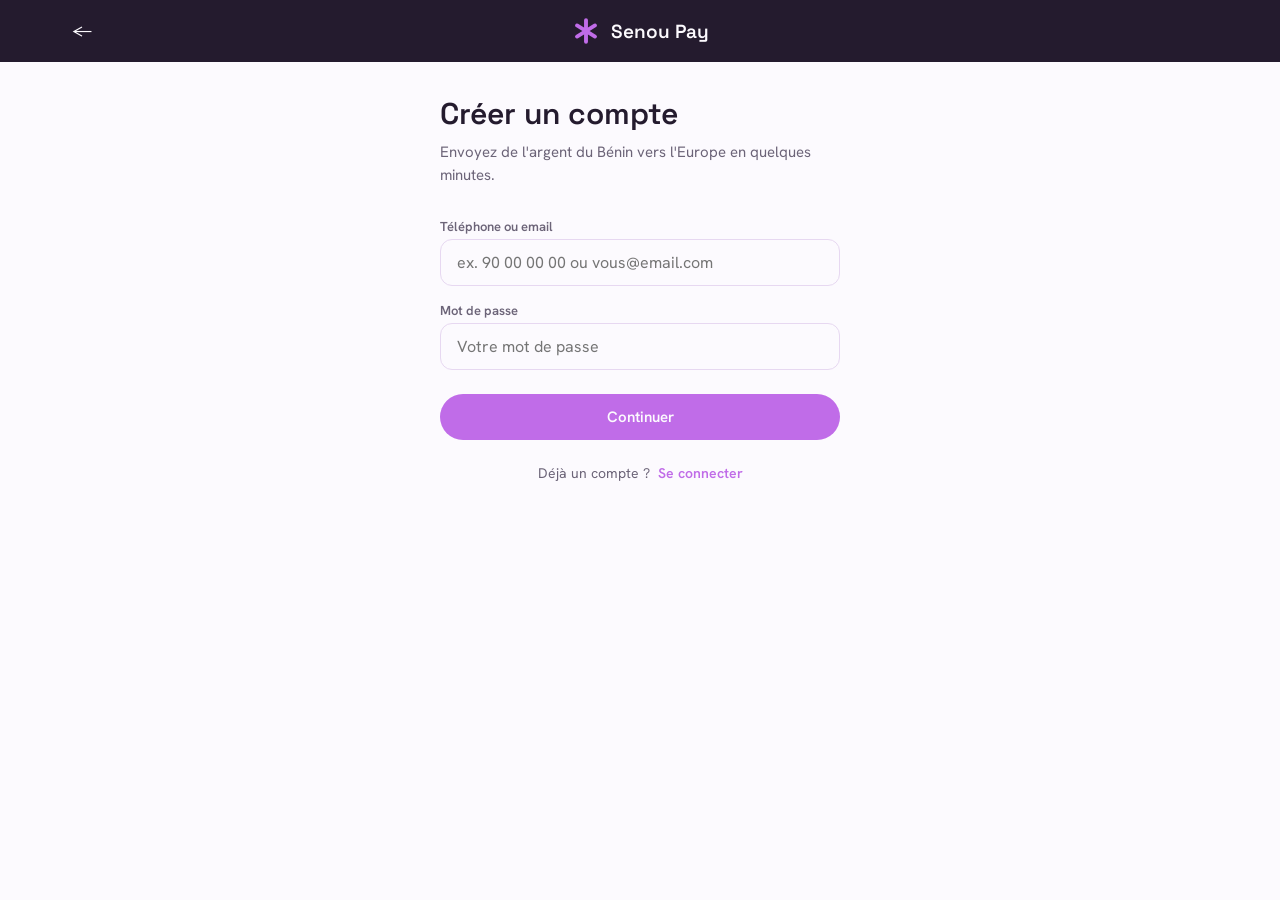
==== commit 9c0e4a4a: "Revert "Complete FRONTEND_V2: add OTP/KYC/home/beneficiary/confirmation/calculator screens" This rev" ====
--- a/auth.html
+++ b/auth.html
@@ -17,7 +17,7 @@
       window.SENOU_HEADER_OPTIONS = { showBack: true };
     </script>
 
-    <main class="screen-body auth-body">
+    <div class="page-container auth-body">
       <h1 id="auth-title" class="auth-title">Créer un compte</h1>
       <p class="auth-subtitle">Envoyez de l'argent du Bénin vers l'Europe en quelques minutes.</p>
 
@@ -37,11 +37,12 @@
         <span id="auth-toggle-text">Déjà un compte ?</span>
         <a href="#" id="auth-toggle-link">Se connecter</a>
       </p>
-    </main>
+    </div>
 
   </div>
 
   <script src="js/state.js"></script>
+  <script src="js/pricing.js"></script>
   <script src="js/format.js"></script>
   <script src="js/components/header.js"></script>
   <script src="js/screens/auth.js"></script>
--- a/css/variables.css
+++ b/css/variables.css
@@ -1,20 +1,16 @@
-/* Senou Pay — design tokens (board de marque v1.0, 2026) + couche UI moderne */
+/* Senou Pay — design tokens (board de marque v1.0, 2026) */
 :root {
   /* Couleurs de marque */
-  --color-primary: #C06CE8;      /* Violet Senou — accent, liens actifs */
-  --color-secondary: #241B2E;    /* Prune — CTA principal (style fintech sombre) */
+  --color-primary: #C06CE8;      /* Violet Senou — accent, CTA principal */
+  --color-secondary: #241B2E;    /* Prune — fonds sombres, structure */
   --color-tertiary: #C9A9D4;     /* Lavande — bordures, éléments secondaires */
   --color-surface-soft: #E7D8F1; /* Lilas — fonds de section */
 
   /* Neutres */
-  --color-bg: #FFFFFF;           /* Blanc pur — fond Robinhood-like */
-  --color-surface: #FFFFFF;
-  --color-surface-muted: #F7F5FA; /* Champs, zones secondaires */
-  --color-surface-elevated: #FFFFFF;
-  --color-text-primary: #241B2E;
-  --color-text-secondary: #6C6478;
-  --color-border: #EBE6F0;
-  --color-border-subtle: #F0ECF4;
+  --color-bg: #FCFAFE;           /* Blanc cassé — fond général */
+  --color-text-primary: #241B2E; /* Prune — texte principal sur fond clair */
+  --color-text-secondary: #6C6478; /* Ardoise — texte secondaire, labels */
+  --color-border: #E7D8F1;       /* Lilas — séparateurs, bordures légères */
 
   /* Sémantiques */
   --color-success: #2E9E5B;
@@ -27,50 +23,20 @@
   --color-info-bg: #EAF2FE;
 
   /* Typographie */
-  --font-display: 'Space Grotesk', -apple-system, BlinkMacSystemFont, sans-serif;
-  --font-body: 'Hanken Grotesk', -apple-system, BlinkMacSystemFont, sans-serif;
-
-  --text-xs: 12px;
-  --text-sm: 13px;
-  --text-base: 15px;
-  --text-lg: 18px;
-  --text-xl: 22px;
-  --text-2xl: 28px;
-  --text-3xl: 34px;
-
-  --letter-spacing-tight: -0.025em;
-  --letter-spacing-normal: 0;
+  --font-display: 'Space Grotesk', -apple-system, BlinkMacSystemFont, sans-serif; /* titres, montants */
+  --font-body: 'Hanken Grotesk', -apple-system, BlinkMacSystemFont, sans-serif;   /* texte courant */
 
   /* Échelle d'espacement */
   --space-1: 4px;
   --space-2: 8px;
   --space-3: 12px;
   --space-4: 16px;
-  --space-5: 20px;
   --space-6: 24px;
   --space-8: 32px;
-  --space-10: 40px;
-  --space-12: 48px;
 
-  /* Rayons */
+  /* Rayons (cohérents avec le board : pilules + cartes arrondies) */
   --radius-pill: 999px;
-  --radius-card: 16px;
-  --radius-input: 12px;
-  --radius-icon: 12px;
+  --radius-card: 24px;
+  --radius-icon: 16px;
   --radius-sm: 8px;
-
-  /* Ombres (définies ici — pas de hex/rgba ailleurs) */
-  --shadow-sm: 0 1px 2px rgba(36, 27, 46, 0.04);
-  --shadow-md: 0 4px 20px rgba(36, 27, 46, 0.06);
-  --shadow-lg: 0 12px 40px rgba(36, 27, 46, 0.08);
-
-  /* Transitions */
-  --transition-fast: 0.15s ease;
-  --transition-base: 0.2s ease;
-
-  /* Surfaces spéciales */
-  --color-header-bg: rgba(255, 255, 255, 0.92);
-  --color-focus-ring: rgba(192, 108, 232, 0.15);
-  --color-card-gradient-end: color-mix(in srgb, var(--color-secondary) 85%, var(--color-primary));
-  --color-on-dark-border: rgba(252, 250, 254, 0.15);
 }
--- a/css/base.css
+++ b/css/base.css
@@ -1,5 +1,5 @@
 /* Polices de marque (Google Fonts) — un seul point de chargement pour tout le prototype */
-@import url('https://fonts.googleapis.com/css2?family=Space+Grotesk:wght@500;600;700&family=Hanken+Grotesk:ital,wght@0,400;0,500;0,600;0,700;0,800&display=swap');
+@import url('https://fonts.googleapis.com/css2?family=Space+Grotesk:wght@500;600;700&family=Hanken+Grotesk:ital,wght@0,400;0,500;0,700;0,800&display=swap');
 
 * {
   box-sizing: border-box;
@@ -7,47 +7,50 @@
   padding: 0;
 }
 
-html {
-  scroll-behavior: smooth;
-}
-
 html, body {
   height: 100%;
 }
 
 body {
-  background: var(--color-surface-muted);
+  background: var(--color-surface-soft);
   font-family: var(--font-body);
-  font-size: var(--text-base);
   color: var(--color-text-primary);
   -webkit-font-smoothing: antialiased;
-  -moz-osx-font-smoothing: grayscale;
-  line-height: 1.5;
 }
 
 h1, h2, h3 {
   font-family: var(--font-display);
-  font-weight: 700;
-  letter-spacing: var(--letter-spacing-tight);
-  line-height: 1.15;
+  font-weight: 600;
 }
 
-/* Simulateur mobile centré — fond contrasté autour (effet device) */
+/* Conteneur racine — pleine largeur, layout web responsive (plus un simulateur de téléphone) */
 .app-frame {
-  max-width: 420px;
-  margin: 0 auto;
+  width: 100%;
   min-height: 100vh;
   background: var(--color-bg);
   display: flex;
   flex-direction: column;
-  box-shadow: var(--shadow-lg);
 }
 
-.screen-body {
-  padding: var(--space-6) var(--space-5);
-  flex: 1;
+/* Colonne de contenu centrée, utilisée dans tous les écrans pour éviter le texte/formulaires
+   étirés bord à bord sur grand écran, tout en restant pleine largeur sur mobile. */
+.page-container {
+  width: 100%;
+  max-width: 1200px;
+  margin: 0 auto;
+  padding-left: var(--space-6);
+  padding-right: var(--space-6);
 }
 
+@media (min-width: 768px) {
+  .page-container {
+    padding-left: var(--space-8);
+    padding-right: var(--space-8);
+  }
+}
+
+/* Filet de sécurité : aucune image ne doit pouvoir provoquer un débordement
+   horizontal, quel que soit l'écran. */
 img, svg {
   max-width: 100%;
 }
@@ -62,11 +65,3 @@
   cursor: pointer;
   border: none;
 }
-
-button:focus-visible,
-a:focus-visible,
-input:focus-visible,
-select:focus-visible {
-  outline: 2px solid var(--color-primary);
-  outline-offset: 2px;
-}
--- a/css/components.css
+++ b/css/components.css
@@ -1,33 +1,26 @@
-/* Composants réutilisables — style fintech moderne (Robinhood-inspired, palette Senou) */
-
-/* --- Boutons --- */
+/* Composants réutilisables Senou Pay — aucune couleur/taille en dur ici, tout référence variables.css */
 
 .btn-primary {
-  background: var(--color-secondary);
-  color: var(--color-bg);
-  font-weight: 600;
-  font-size: var(--text-base);
-  padding: var(--space-4) var(--space-6);
-  border-radius: var(--radius-pill);
-  min-height: 48px;
-  border: none;
-  transition: transform var(--transition-fast), opacity var(--transition-fast), background-color var(--transition-fast);
+  background: var(--color-primary);
+  color: var(--color-bg);
+  font-weight: 600;
+  font-size: 15px;
+  padding: var(--space-3) var(--space-6);
+  border-radius: var(--radius-pill);
+  min-height: 44px;
+  border: 1.5px solid transparent;
+  transition: background-color 0.15s ease, color 0.15s ease, border-color 0.15s ease;
 }
 
 .btn-primary:hover {
-  opacity: 0.92;
-  transform: translateY(-1px);
-}
-
-.btn-primary:active {
-  transform: translateY(0);
-  opacity: 1;
-}
-
+  background: var(--color-bg);
+  color: var(--color-primary);
+  border-color: var(--color-primary);
+}
+
+/* Les CTA utilisent parfois un <a> plutôt qu'un <button> — garantit le même rendu inline */
 a.btn-primary {
-  display: inline-flex;
-  align-items: center;
-  justify-content: center;
+  display: inline-block;
 }
 
 .btn-block {
@@ -35,392 +28,271 @@
 }
 
 .btn-secondary {
-  background: transparent;
-  border: 1.5px solid var(--color-border);
-  color: var(--color-text-primary);
-  font-weight: 600;
-  font-size: var(--text-sm);
-  padding: calc(var(--space-2) - 1.5px) var(--space-4);
-  border-radius: var(--radius-pill);
-  min-height: 36px;
-  transition: background-color var(--transition-fast), border-color var(--transition-fast);
-}
-
-.btn-secondary:hover {
-  background: var(--color-surface-muted);
-  border-color: var(--color-text-secondary);
-}
-
-a.btn-secondary {
-  display: inline-flex;
-  align-items: center;
-  justify-content: center;
+  background: var(--color-secondary);
+  color: var(--color-bg);
+  font-weight: 600;
+  font-size: 15px;
+  padding: var(--space-3) var(--space-6);
+  border-radius: var(--radius-pill);
+  min-height: 44px;
 }
 
 .btn-outline {
   background: transparent;
-  border: 1.5px solid var(--color-border);
+  border: 1.5px solid var(--color-tertiary);
   color: var(--color-text-primary);
   font-weight: 600;
-  font-size: var(--text-base);
+  font-size: 15px;
   padding: calc(var(--space-3) - 1.5px) calc(var(--space-6) - 1.5px);
   border-radius: var(--radius-pill);
-  min-height: 48px;
-}
-
-.btn-primary:disabled,
-.btn-primary[disabled] {
-  opacity: 0.4;
-  cursor: not-allowed;
-  transform: none;
-}
-
-/* --- Champs --- */
+  min-height: 44px;
+}
 
 .input-field {
   width: 100%;
   border: 1px solid var(--color-border);
-  border-radius: var(--radius-input);
-  padding: var(--space-4);
+  border-radius: var(--space-3);
+  padding: var(--space-3) var(--space-4);
   font-family: var(--font-body);
   font-size: 16px;
   color: var(--color-text-primary);
-  background: var(--color-surface-muted);
-  transition: border-color var(--transition-fast), background-color var(--transition-fast), box-shadow var(--transition-fast);
-}
-
-.input-field:hover {
-  border-color: var(--color-tertiary);
+  background: var(--color-bg);
 }
 
 .input-field:focus {
   outline: none;
   border-color: var(--color-primary);
-  background: var(--color-bg);
-  box-shadow: 0 0 0 3px var(--color-focus-ring);
-}
-
-select.input-field {
-  appearance: none;
-  -webkit-appearance: none;
-  -moz-appearance: none;
-  background-image: url("data:image/svg+xml;charset=utf-8,%3Csvg xmlns='http://www.w3.org/2000/svg' fill='none' viewBox='0 0 20 20'%3E%3Cpath stroke='%236C6478' stroke-linecap='round' stroke-linejoin='round' stroke-width='1.5' d='M6 8l4 4 4-4'/%3E%3C/svg%3E");
-  background-repeat: no-repeat;
-  background-position: right var(--space-4) center;
-  background-size: 20px;
-  padding-right: var(--space-8);
-  cursor: pointer;
 }
 
 .field-label {
   display: block;
-  font-size: 11px;
+  font-size: 13px;
   font-weight: 600;
   color: var(--color-text-secondary);
-  margin-bottom: var(--space-2);
-  letter-spacing: 0.04em;
-  text-transform: uppercase;
-}
-
-/* --- Header (sticky, minimal, fond blanc) --- */
+  margin-bottom: var(--space-1);
+}
 
 .header-bar {
-  background: var(--color-bg);
-  color: var(--color-text-primary);
-  border-bottom: 1px solid var(--color-border-subtle);
-  position: sticky;
-  top: 0;
-  z-index: 100;
-  backdrop-filter: blur(12px);
-  background: var(--color-header-bg);
-}
-
+  background: var(--color-secondary);
+  color: var(--color-bg);
+}
+
+/* Contenu du header, centré et limité en largeur comme le reste des pages */
 .header-bar-inner {
-  padding: var(--space-3) var(--space-5);
+  max-width: 1200px;
+  margin: 0 auto;
+  padding: var(--space-4) var(--space-6);
   display: flex;
   align-items: center;
   justify-content: space-between;
-  min-height: 56px;
-}
-
+}
+
+@media (min-width: 768px) {
+  .header-bar-inner {
+    padding: var(--space-4) var(--space-8);
+  }
+}
+
+/* Sur très petits écrans (téléphones ≤ 360px), logo + nom + CTA peuvent
+   dépasser la largeur disponible : on resserre padding/gap/police plutôt
+   que de laisser le header déborder ou passer à la ligne. */
+@media (max-width: 380px) {
+  .header-bar-inner {
+    padding: var(--space-3) var(--space-4);
+  }
+}
+
+/* Rendu par js/components/header.js sur toutes les pages */
 .brand-lockup {
   display: flex;
   align-items: center;
-  gap: var(--space-2);
+  gap: 10px;
   min-width: 0;
 }
 
 .brand-name {
   font-family: var(--font-display);
-  font-weight: 700;
-  font-size: var(--text-lg);
-  letter-spacing: var(--letter-spacing-tight);
+  font-weight: 600;
+  font-size: 19px;
   white-space: nowrap;
 }
 
+@media (max-width: 380px) {
+  .brand-name {
+    font-size: 15px;
+  }
+
+  .brand-mark {
+    width: 24px;
+    height: 24px;
+  }
+}
+
+@keyframes brand-mark-spin {
+  from { transform: rotate(0deg); }
+  to { transform: rotate(360deg); }
+}
+
 .brand-mark {
-  flex-shrink: 0;
+  animation: brand-mark-spin 6s linear infinite;
 }
 
 .header-back {
-  color: var(--color-text-primary);
-  font-size: 20px;
+  color: var(--color-bg);
+  font-size: 18px;
   line-height: 1;
+  width: 20px;
+}
+
+.header-spacer {
+  width: 20px;
+}
+
+.card {
+  background: var(--color-bg);
+  border-radius: var(--radius-card);
+  padding: var(--space-6);
+  box-shadow: 0 4px 16px rgba(36, 27, 46, 0.06);
+}
+
+/* Variante utilisée pour les cartes de formulaire (conversion, montant...) — largeur confortable
+   pour la lecture, cohérente quel que soit l'écran qui l'utilise. */
+.card--narrow {
+  max-width: 480px;
+}
+
+/* Calculateur de conversion XOF -> EUR : deux blocs bien distincts dans la même carte
+   ("Vous envoyez" en XOF, "Le bénéficiaire reçoit" en EUR) — réutilisé sur plusieurs
+   écrans (landing, envoyer de l'argent). */
+.amount-panel {
+  border: 1px solid var(--color-border);
+  border-radius: var(--space-3);
+  padding: var(--space-2);
+  margin-top: var(--space-3);
+}
+
+.amount-panel--result {
+  background: var(--color-surface-soft);
+  border-color: transparent;
+}
+
+/* Enveloppe des deux blocs + bouton de bascule. Au clic, amount-swap.js réordonne réellement
+   les blocs dans le DOM (le bloc actif passe en premier) — AutoAnimate (chargé depuis le CDN)
+   anime ce changement de position tout seul, donc l'ordre visuel suit simplement l'ordre DOM. */
+.amount-panels {
+  display: flex;
+  flex-direction: column;
+}
+
+/* Variante utilisée quand la carte n'a pas de titre au-dessus (ex. send-money.html) :
+   le bloc affiché en premier ne doit pas avoir de marge, quel que soit celui qui y est. */
+.amount-panels--flush .amount-panel:first-child {
+  margin-top: 0;
+}
+
+/* Bouton de bascule, centré sur la jointure entre les deux blocs */
+.amount-swap-wrap {
+  display: flex;
+  justify-content: center;
+  margin-top: calc(var(--space-3) * -1);
+  margin-bottom: calc(var(--space-3) * -1);
+  position: relative;
+  z-index: 1;
+}
+
+.amount-swap-btn {
   width: 32px;
   height: 32px;
+  border-radius: 50%;
+  background: var(--color-primary);
+  border: 3px solid var(--color-bg);
   display: flex;
   align-items: center;
   justify-content: center;
-  border-radius: var(--radius-sm);
-  transition: background-color var(--transition-fast);
-}
-
-.header-back:hover {
-  background: var(--color-surface-muted);
-}
-
-.header-spacer {
-  width: 32px;
-}
-
-/* --- Cartes --- */
-
-.card {
-  background: var(--color-surface-elevated);
-  border-radius: var(--radius-card);
-  padding: var(--space-6);
-  border: 1px solid var(--color-border-subtle);
-  box-shadow: var(--shadow-sm);
-  transition: box-shadow var(--transition-base), border-color var(--transition-base);
-}
-
-.card:hover {
-  box-shadow: var(--shadow-md);
-}
-
-.card--narrow {
-  max-width: 480px;
-}
-
-.card--flat {
-  box-shadow: none;
-}
-
-.card--flat:hover {
-  box-shadow: none;
-  border-color: var(--color-border);
-}
-
-/* --- Conversion / montants --- */
-
-.conversion-preview-text {
+  cursor: pointer;
+  padding: 0;
+}
+
+.amount-swap-btn img {
+  width: 15px;
+  height: 15px;
+  transition: transform 0.2s ease;
+}
+
+.amount-swap-btn--flipped img {
+  transform: rotate(180deg);
+}
+
+/* Ligne du haut du bloc : label à gauche, drapeau à droite, alignés ensemble
+   (plutôt que le drapeau aligné avec le montant en dessous, qui laissait un
+   grand vide dans le coin supérieur droit du bloc). */
+.amount-panel-top {
+  display: flex;
+  align-items: center;
+  justify-content: space-between;
+  gap: var(--space-3);
+}
+
+.amount-panel .field-label {
+  margin-bottom: 0;
+}
+
+.amount-input {
+  border: none;
+  background: transparent;
   font-family: var(--font-display);
-  font-size: var(--text-2xl);
-  font-weight: 700;
+  font-size: 14px;
+  font-weight: 600;
   color: var(--color-text-primary);
-  margin-top: var(--space-2);
-  letter-spacing: var(--letter-spacing-tight);
+  width: 100%;
+  padding: 0;
+  -moz-appearance: textfield;
+  appearance: textfield;
+}
+
+.amount-input:focus {
+  outline: none;
+}
+
+/* Masque les flèches haut/bas natives des <input type="number"> — pas utiles ici. */
+.amount-input::-webkit-outer-spin-button,
+.amount-input::-webkit-inner-spin-button {
+  -webkit-appearance: none;
+  margin: 0;
+}
+
+.amount-input::placeholder {
+  color: var(--color-text-secondary);
+}
+
+.amount-flag {
+  flex-shrink: 0;
+  display: block;
+}
+
+.conversion-preview {
+  font-family: var(--font-display);
+  font-size: 16px;
+  font-weight: 600;
+  color: var(--color-primary);
 }
 
 .rate-caption {
   color: var(--color-text-secondary);
-  font-size: var(--text-sm);
-  margin-top: var(--space-4);
-  padding: var(--space-3) var(--space-4);
-  background: var(--color-surface-muted);
-  border-radius: var(--radius-sm);
-}
-
-/* --- Badges --- */
+  font-size: 13px;
+  margin-top: var(--space-3);
+  padding-left: 48px;
+}
 
 .badge {
   display: inline-block;
-  font-size: 11px;
+  font-size: 13px;
   font-weight: 700;
   padding: var(--space-1) var(--space-3);
   border-radius: var(--radius-pill);
-  letter-spacing: 0.02em;
-  text-transform: uppercase;
 }
 
 .badge-success { background: var(--color-success-bg); color: var(--color-success); }
 .badge-error { background: var(--color-error-bg); color: var(--color-error); }
 .badge-warning { background: var(--color-warning-bg); color: var(--color-warning); }
 .badge-info { background: var(--color-info-bg); color: var(--color-info); }
-
-/* --- Formulaires --- */
-
-.form-section {
-  margin-top: var(--space-8);
-}
-
-.form-section-title {
-  font-size: var(--text-base);
-  font-weight: 700;
-  margin-bottom: var(--space-4);
-  letter-spacing: var(--letter-spacing-tight);
-}
-
-.amount-banner {
-  background: var(--color-surface-muted);
-  border: 1px solid var(--color-border-subtle);
-  border-radius: var(--radius-card);
-  padding: var(--space-5);
-  text-align: center;
-}
-
-.amount-banner-label {
-  font-size: 11px;
-  font-weight: 600;
-  text-transform: uppercase;
-  letter-spacing: 0.04em;
-  color: var(--color-text-secondary);
-}
-
-.amount-banner-value {
-  font-family: var(--font-display);
-  font-size: var(--text-xl);
-  font-weight: 700;
-  margin-top: var(--space-2);
-  letter-spacing: var(--letter-spacing-tight);
-}
-
-.radio-group {
-  display: flex;
-  flex-direction: column;
-  gap: var(--space-3);
-}
-
-.radio-option {
-  display: flex;
-  align-items: center;
-  justify-content: space-between;
-  width: 100%;
-  padding: var(--space-3) var(--space-4);
-  border-radius: var(--radius-input);
-  background: var(--color-bg);
-  border: 1.5px solid var(--color-border);
-  color: var(--color-text-primary);
-  cursor: pointer;
-  transition: all var(--transition-fast);
-  min-height: 56px;
-}
-
-.radio-option:hover {
-  background: var(--color-surface-muted);
-  border-color: var(--color-tertiary);
-}
-
-.radio-option.is-selected {
-  background: var(--color-surface-muted);
-  border-color: var(--color-primary);
-  color: var(--color-text-primary);
-}
-
-.radio-option input {
-  position: absolute;
-  opacity: 0;
-  pointer-events: none;
-}
-
-.radio-indicator {
-  width: 20px;
-  height: 20px;
-  border-radius: 50%;
-  border: 2px solid var(--color-border);
-  display: flex;
-  align-items: center;
-  justify-content: center;
-  transition: all var(--transition-fast);
-  flex-shrink: 0;
-}
-
-.radio-option.is-selected .radio-indicator {
-  border-color: var(--color-primary);
-  background: var(--color-primary);
-}
-
-.radio-indicator::after {
-  content: '';
-  width: 8px;
-  height: 8px;
-  border-radius: 50%;
-  background: var(--color-bg);
-  opacity: 0;
-  transform: scale(0.5);
-  transition: all var(--transition-fast);
-}
-
-.radio-option.is-selected .radio-indicator::after {
-  opacity: 1;
-  transform: scale(1);
-}
-
-.operator-info {
-  display: flex;
-  align-items: center;
-  gap: var(--space-3);
-}
-
-.operator-logo {
-  width: 32px;
-  height: 32px;
-  border-radius: var(--radius-sm);
-  object-fit: contain;
-  background: #FFF;
-  padding: 2px;
-  border: 1px solid var(--color-border-subtle);
-}
-
-.operator-name {
-  font-weight: 600;
-  font-size: var(--text-base);
-}
-
-/* --- Confirmation --- */
-
-.success-icon-wrap {
-  width: 72px;
-  height: 72px;
-  border-radius: 50%;
-  background: var(--color-success-bg);
-  display: flex;
-  align-items: center;
-  justify-content: center;
-  margin: 0 auto var(--space-6);
-}
-
-.success-icon-wrap img {
-  width: 36px;
-  height: 36px;
-}
-
-.recap-row {
-  display: flex;
-  justify-content: space-between;
-  gap: var(--space-4);
-  padding: var(--space-3) 0;
-  font-size: var(--text-base);
-}
-
-.recap-row + .recap-row {
-  border-top: 1px solid var(--color-border-subtle);
-}
-
-.recap-label {
-  color: var(--color-text-secondary);
-  flex-shrink: 0;
-  font-size: var(--text-sm);
-}
-
-.recap-value {
-  font-weight: 600;
-  text-align: right;
-}
-
-.toast-message {
-  color: var(--color-success);
-  font-size: var(--text-sm);
-  margin-top: var(--space-2);
-  text-align: center;
-}
--- a/css/screens.css
+++ b/css/screens.css
@@ -1,160 +1,393 @@
-/* Styles spécifiques par écran — UI moderne fintech */
+/* Styles spécifiques par écran — un bloc par écran, à compléter au fur et à mesure */
 
 /* ===== Landing (index.html) ===== */
 
 .landing-hero {
+  background: var(--color-secondary);
+  color: var(--color-bg);
+  padding-bottom: var(--space-8);
+}
+
+.header-cta {
+  background: transparent;
+  border: 1.5px solid rgba(252, 250, 254, 0.4);
+  color: var(--color-bg);
+  font-weight: 600;
+  font-size: 14px;
+  padding: var(--space-2) var(--space-4);
+  border-radius: var(--radius-sm);
+  display: inline-flex;
+  align-items: center;
+  gap: var(--space-2);
+  transition: background-color 0.15s ease, color 0.15s ease, border-color 0.15s ease;
+}
+
+.header-cta:hover {
+  background: var(--color-bg);
+  color: var(--color-secondary);
+  border-color: var(--color-bg);
+}
+
+@media (max-width: 380px) {
+  .header-cta {
+    font-size: 12px;
+    padding: var(--space-2) var(--space-3);
+    gap: var(--space-1);
+  }
+}
+
+/* Même forme que .header-cta (padding, radius, poids, disposition), mais couleurs
+   inversées pour rester visible sur fond clair (hors du hero sombre). */
+.header-cta--on-light {
+  border-color: var(--color-secondary);
+  color: var(--color-secondary);
+}
+
+.header-cta--on-light:hover {
+  background: var(--color-secondary);
+  color: var(--color-bg);
+  border-color: var(--color-secondary);
+}
+
+/* Badges App Store / Google Play — fond clair pour bien ressortir sur le hero sombre,
+   couleurs de marque (Prune) plutôt que le noir habituel de ces badges. */
+.store-badges {
+  display: flex;
+  gap: var(--space-3);
+  flex-wrap: wrap;
+}
+
+.store-badge {
+  display: inline-flex;
+  align-items: center;
+  gap: var(--space-2);
+  background: var(--color-bg);
+  color: var(--color-secondary);
+  padding: var(--space-2) var(--space-4);
+  border-radius: var(--radius-sm);
+  min-height: 48px;
+}
+
+.store-badge svg {
+  width: 24px;
+  height: 24px;
+  flex-shrink: 0;
+}
+
+.store-badge span {
+  display: flex;
+  flex-direction: column;
+  line-height: 1.2;
+}
+
+.store-badge small {
+  font-size: 10px;
+  font-weight: 400;
+  color: var(--color-text-secondary);
+}
+
+.store-badge strong {
+  font-size: 15px;
+  font-weight: 600;
+  font-family: var(--font-display);
+}
+
+/* Grille du hero : une colonne sur mobile (texte puis calculateur empilés),
+   deux colonnes à partir de 900px pour occuper réellement la largeur disponible
+   plutôt que de laisser le texte isolé dans une petite colonne centrée. */
+.landing-hero-grid {
+  padding-top: var(--space-6);
+  padding-bottom: var(--space-8);
+  display: grid;
+  grid-template-columns: 1fr;
+  gap: var(--space-8);
+  align-items: center;
+}
+
+@media (min-width: 900px) {
+  .landing-hero-grid {
+    grid-template-columns: 1.15fr 0.85fr;
+    padding-top: var(--space-8);
+  }
+}
+
+.landing-hero-copy h1 {
+  font-size: clamp(22px, 3vw, 34px);
+  line-height: 1.2;
+  max-width: 32ch;
+}
+
+.landing-hero-subtitle {
+  color: var(--color-tertiary);
+  font-size: clamp(16px, 1.5vw, 19px);
+  margin-top: var(--space-3);
+  line-height: 1.5;
+  max-width: 46ch;
+}
+
+.landing-hero-calculator {
+  width: 100%;
+}
+
+.landing-section-title {
+  font-size: 18px;
+  font-weight: 600;
+}
+
+/* Section "portefeuille mobile" : texte et image se partagent chacun une moitié pleine
+   de la section (aucune des deux n'est réduite/centrée dans son côté). */
+.landing-mobile-section {
+  display: grid;
+  grid-template-columns: 1fr;
+  gap: var(--space-6);
+  align-items: stretch;
+  padding: 0;
+}
+
+@media (min-width: 900px) {
+  .landing-mobile-section {
+    grid-template-columns: 1fr 1fr;
+    gap: 0;
+  }
+}
+
+/* Sur mobile, la section carte Visa affiche l'image en premier dans le DOM (pour
+   garder image à gauche / texte à droite en desktop) — ce qui la fait suivre
+   directement l'image de la section précédente une fois empilée. On inverse donc
+   l'ordre visuel uniquement en dessous de 900px, sans toucher au DOM ni au desktop. */
+@media (max-width: 899px) {
+  .landing-card-section .landing-mobile-image {
+    order: 2;
+  }
+
+  .landing-card-section .landing-mobile-copy {
+    order: 1;
+  }
+}
+
+.landing-mobile-copy {
+  display: flex;
+  align-items: center;
+  padding: var(--space-8) var(--space-6);
+}
+
+@media (min-width: 768px) {
+  .landing-mobile-copy {
+    padding: var(--space-8);
+  }
+}
+
+.landing-mobile-text {
+  font-family: var(--font-display);
+  font-size: clamp(24px, 3vw, 34px);
+  font-weight: 600;
+  line-height: 1.3;
+  color: var(--color-text-primary);
+  max-width: 36ch;
+}
+
+.text-accent-secondary {
+  color: var(--color-secondary);
+  font-weight: 700;
+}
+
+/* Section carte Visa — titre imposant + sous-texte + CTA, carte présentée entière
+   sur un fond doux avec ombre plutôt qu'en fond perdu (inspiré d'une référence Nubank). */
+.landing-card-title {
+  font-family: var(--font-display);
+  font-size: clamp(22px, 2.8vw, 32px);
+  font-weight: 700;
+  line-height: 1.25;
+  color: var(--color-text-primary);
+  max-width: 36ch;
+}
+
+.landing-card-title + .landing-card-title {
+  margin-top: var(--space-4);
+}
+
+h2.landing-card-title {
+  color: var(--color-primary);
+}
+
+/* Sélecteurs à deux classes pour l'emporter sur .landing-mobile-image / .landing-mobile-image
+   img (règles partagées plus bas dans le fichier, même spécificité sinon). */
+.landing-mobile-image.landing-card-visual {
+  background: var(--color-surface-soft);
+  display: flex;
+  align-items: center;
+  justify-content: center;
+  padding: var(--space-8);
+}
+
+.landing-mobile-image.landing-card-visual img {
+  width: auto;
+  height: auto;
+  max-width: 100%;
+  max-height: 85%;
+  object-fit: contain;
+  border-radius: var(--radius-card);
+  box-shadow: 0 24px 48px rgba(36, 27, 46, 0.22);
+}
+
+/* Opérateurs Mobile Money pris en charge — logos officiels, légèrement arrondis. */
+.payment-methods {
+  display: flex;
+  flex-wrap: wrap;
+  align-items: center;
+  gap: var(--space-4);
+  margin-top: var(--space-6);
+}
+
+@media (min-width: 480px) {
+  .payment-methods {
+    gap: var(--space-8);
+  }
+}
+
+.payment-logo-wrap {
+  display: inline-flex;
+  padding: var(--space-2);
+}
+
+@media (min-width: 480px) {
+  .payment-logo-wrap {
+    padding: var(--space-4);
+  }
+}
+
+.payment-logo {
+  height: 44px;
+  width: auto;
+  border-radius: var(--radius-sm);
+  object-fit: contain;
+}
+
+.landing-mobile-image {
+  height: 320px;
+}
+
+@media (min-width: 900px) {
+  .landing-mobile-image {
+    height: 460px;
+  }
+}
+
+/* Sur très grand écran, la section (pleine largeur) s'étire bien au-delà de
+   1200px : on augmente la hauteur pour que l'image ne devienne pas une
+   bande trop fine et trop recadrée. */
+@media (min-width: 1600px) {
+  .landing-mobile-image {
+    height: 560px;
+  }
+}
+
+.landing-mobile-image img {
+  display: block;
+  width: 100%;
+  height: 100%;
+  object-fit: cover;
+}
+
+.landing-footer {
+  padding-top: var(--space-6);
+  padding-bottom: var(--space-6);
+  border-top: 1px solid var(--color-border);
+}
+
+.landing-footer-links {
+  display: flex;
+  flex-wrap: wrap;
+  gap: var(--space-4);
+}
+
+.landing-footer-links a {
+  color: var(--color-text-secondary);
+  font-size: 13px;
+}
+
+.landing-footer-social {
+  display: flex;
+  gap: var(--space-4);
+  margin-top: var(--space-4);
+}
+
+.landing-footer-social a {
+  color: var(--color-text-secondary);
+  display: flex;
+  transition: color 0.15s ease;
+}
+
+.landing-footer-social a:hover {
+  color: var(--color-primary);
+}
+
+.landing-footer-social svg {
+  width: 20px;
+  height: 20px;
+}
+
+.landing-footer-bottom {
+  display: flex;
+  align-items: center;
+  gap: var(--space-3);
+  margin-top: var(--space-4);
+}
+
+.landing-footer-mark {
+  flex-shrink: 0;
+}
+
+.landing-footer-copyright {
+  color: var(--color-text-secondary);
+  font-size: 12px;
+  margin-top: 0;
+}
+
+/* ===== Auth (auth.html) ===== */
+
+.auth-body {
   padding-top: var(--space-8);
   padding-bottom: var(--space-6);
-}
-
-.landing-hero-title {
-  font-size: var(--text-3xl);
-  font-weight: 700;
-  letter-spacing: var(--letter-spacing-tight);
-  line-height: 1.1;
-}
-
-.landing-hero-subtitle {
-  color: var(--color-text-secondary);
-  font-size: var(--text-base);
-  margin-top: var(--space-4);
-  line-height: 1.6;
-  max-width: 36ch;
-}
-
-.landing-conversion {
-  padding-top: 0;
-  padding-bottom: var(--space-6);
-}
-
-.landing-conversion .card {
-  padding: var(--space-6);
-}
-
-.landing-conversion .card-title,
-.card-title {
-  font-size: var(--text-lg);
-  font-weight: 700;
-  margin-bottom: var(--space-6);
-  letter-spacing: var(--letter-spacing-tight);
-}
-
-.landing-transactions {
-  padding-top: 0;
-  padding-bottom: var(--space-6);
-}
-
-.landing-section-title {
-  font-size: var(--text-lg);
-  font-weight: 700;
-  margin-bottom: var(--space-4);
-  letter-spacing: var(--letter-spacing-tight);
-}
-
-.transaction-card {
+  flex: 1;
+  display: flex;
+  flex-direction: column;
+  align-items: center;
+}
+
+.auth-title {
+  font-size: clamp(24px, 3vw, 30px);
+  width: 100%;
+  max-width: 400px;
+}
+
+.auth-subtitle {
+  color: var(--color-text-secondary);
+  font-size: 15px;
   margin-top: var(--space-2);
-  padding: var(--space-4) var(--space-5);
-  border-radius: var(--radius-card);
-  border: 1px solid var(--color-border-subtle);
-  background: var(--color-bg);
-  box-shadow: none;
-  transition: background-color var(--transition-fast), border-color var(--transition-fast);
-}
-
-.transaction-card:first-child {
-  margin-top: 0;
-}
-
-.transaction-card:hover {
-  background: var(--color-surface-muted);
-  border-color: var(--color-border);
-  box-shadow: none;
-}
-
-.transaction-amount {
-  font-family: var(--font-display);
-  font-size: var(--text-base);
-  font-weight: 600;
-  letter-spacing: var(--letter-spacing-tight);
-}
-
-.transaction-meta {
-  display: flex;
-  align-items: center;
-  justify-content: space-between;
-  margin-top: var(--space-3);
-  font-size: var(--text-sm);
-  color: var(--color-text-secondary);
-}
-
-.landing-footer {
-  padding-top: var(--space-6);
-  padding-bottom: var(--space-8);
-  border-top: 1px solid var(--color-border-subtle);
-  margin-top: auto;
-  background: var(--color-surface-muted);
-}
-
-.landing-footer-links {
-  display: flex;
-  flex-wrap: wrap;
-  gap: var(--space-4) var(--space-6);
-}
-
-.landing-footer-links a {
-  color: var(--color-text-secondary);
-  font-size: var(--text-sm);
-  font-weight: 500;
-  transition: color var(--transition-fast);
-}
-
-.landing-footer-links a:hover {
-  color: var(--color-text-primary);
-}
-
-.landing-footer-copyright {
-  color: var(--color-text-secondary);
-  font-size: var(--text-xs);
-  margin-top: var(--space-6);
-}
-
-/* ===== Auth (auth.html) ===== */
-
-.auth-body {
-  padding-top: var(--space-8);
-  padding-bottom: var(--space-8);
-  flex: 1;
-}
-
-.auth-title {
-  font-size: var(--text-2xl);
-  font-weight: 700;
-}
-
-.auth-subtitle {
-  color: var(--color-text-secondary);
-  font-size: var(--text-base);
-  margin-top: var(--space-3);
-  line-height: 1.6;
+  line-height: 1.5;
+  width: 100%;
+  max-width: 400px;
 }
 
 .auth-form {
   margin-top: var(--space-8);
   display: flex;
   flex-direction: column;
-  gap: var(--space-1);
+  width: 100%;
+  max-width: 400px;
 }
 
 .auth-error {
   color: var(--color-error);
-  font-size: var(--text-sm);
+  font-size: 13px;
   margin-top: var(--space-3);
 }
 
 .auth-toggle {
   text-align: center;
-  margin-top: var(--space-8);
-  font-size: var(--text-base);
+  margin-top: var(--space-6);
+  font-size: 14px;
   color: var(--color-text-secondary);
 }
 
@@ -164,247 +397,21 @@
   margin-left: var(--space-1);
 }
 
-.auth-toggle a:hover {
-  text-decoration: underline;
-}
-
-/* ===== OTP (otp.html) ===== */
-
-.otp-body {
-  padding-top: var(--space-8);
-  padding-bottom: var(--space-8);
-  flex: 1;
-}
-
-.otp-title {
-  font-size: var(--text-2xl);
-  font-weight: 700;
-}
-
-.otp-subtitle {
-  color: var(--color-text-secondary);
-  font-size: var(--text-base);
-  margin-top: var(--space-3);
-  line-height: 1.6;
-}
-
-.otp-form {
-  margin-top: var(--space-8);
-}
-
-.otp-form .input-field {
-  font-family: var(--font-display);
-  font-size: var(--text-2xl);
-  font-weight: 600;
-  letter-spacing: 0.2em;
-  text-align: center;
-  padding: var(--space-5);
-}
-
-.otp-resend {
-  text-align: center;
-  margin-top: var(--space-6);
-  font-size: var(--text-base);
-}
-
-.otp-resend a {
-  color: var(--color-primary);
-  font-weight: 600;
-}
-
-.otp-resend a:hover {
-  text-decoration: underline;
-}
-
-/* ===== KYC (kyc.html) ===== */
-
-.kyc-body {
-  padding-top: var(--space-8);
-  padding-bottom: var(--space-8);
-  flex: 1;
-}
-
-.kyc-title {
-  font-size: var(--text-2xl);
-  font-weight: 700;
-}
-
-.kyc-text {
-  color: var(--color-text-secondary);
-  font-size: var(--text-base);
-  margin-top: var(--space-4);
-  line-height: 1.65;
-}
-
-/* ===== Home (home.html) ===== */
-
-.home-body {
-  padding-top: var(--space-8);
-  padding-bottom: var(--space-8);
-  flex: 1;
-}
-
-.home-welcome {
-  font-size: var(--text-base);
-  color: var(--color-text-secondary);
-  margin-bottom: var(--space-6);
-  font-weight: 500;
-}
-
-.home-body .card {
-  background: linear-gradient(145deg, var(--color-secondary) 0%, var(--color-card-gradient-end) 100%);
-  color: var(--color-bg);
-  border: none;
-  box-shadow: var(--shadow-md);
-}
-
-.home-body .card:hover {
-  box-shadow: var(--shadow-lg);
-}
-
-.home-balance-label {
-  font-size: 11px;
-  font-weight: 600;
-  text-transform: uppercase;
-  letter-spacing: 0.06em;
-  opacity: 0.75;
-}
-
-.home-balance-value {
-  font-family: var(--font-display);
-  font-size: 40px;
-  font-weight: 700;
-  margin-top: var(--space-2);
-  letter-spacing: var(--letter-spacing-tight);
-}
-
-.home-viban {
-  margin-top: var(--space-6);
-  padding-top: var(--space-6);
-  border-top: 1px solid var(--color-on-dark-border);
-}
-
-.home-viban-label {
-  font-size: 11px;
-  font-weight: 600;
-  text-transform: uppercase;
-  letter-spacing: 0.06em;
-  opacity: 0.75;
-}
-
-.home-viban-value {
-  font-family: var(--font-display);
-  font-size: var(--text-base);
-  font-weight: 600;
-  margin-top: var(--space-2);
-  letter-spacing: 0.04em;
-}
-
-.home-viban-note {
-  font-size: var(--text-xs);
-  opacity: 0.65;
-  margin-top: var(--space-3);
-  line-height: 1.5;
-}
-
 /* ===== Envoyer de l'argent (send-money.html) ===== */
 
 .send-money-body {
   padding-top: var(--space-8);
-  padding-bottom: var(--space-8);
+  padding-bottom: var(--space-6);
   flex: 1;
 }
 
 .send-money-title {
-  font-size: var(--text-2xl);
-  font-weight: 700;
+  font-size: clamp(24px, 3vw, 30px);
 }
 
 .send-money-subtitle {
   color: var(--color-text-secondary);
-  font-size: var(--text-base);
-  margin-top: var(--space-3);
-  line-height: 1.6;
-}
-
-.send-money-form {
-  margin-top: var(--space-8);
-  padding: var(--space-6);
-  background: var(--color-surface-muted);
-  border-radius: var(--radius-card);
-  border: 1px solid var(--color-border-subtle);
-}
-
-.send-money-form .input-field {
-  font-family: var(--font-display);
-  font-size: var(--text-xl);
-  font-weight: 600;
-}
-
-/* ===== Bénéficiaire (beneficiary.html) ===== */
-
-.beneficiary-body {
-  padding-top: var(--space-5);
-  padding-bottom: var(--space-8);
-  flex: 1;
-}
-
-.beneficiary-title {
-  font-size: var(--text-2xl);
-  font-weight: 700;
-  margin-top: var(--space-6);
-}
-
-.beneficiary-form {
-  margin-top: var(--space-6);
-}
-
-.beneficiary-form .field-label {
-  margin-top: var(--space-5);
-}
-
-.beneficiary-form .field-label:first-child {
-  margin-top: 0;
-}
-
-.mobile-money-field {
-  margin-top: var(--space-4);
-}
-
-.mobile-money-field[hidden] {
-  display: none;
-}
-
-/* ===== Confirmation (confirmation.html) ===== */
-
-.confirmation-body {
-  padding-top: var(--space-10);
-  padding-bottom: var(--space-8);
-  flex: 1;
-  text-align: center;
-}
-
-.confirmation-title {
-  font-size: var(--text-2xl);
-  font-weight: 700;
-  margin-bottom: var(--space-2);
-}
-
-.confirmation-status {
-  margin-top: var(--space-6);
-}
-
-.confirmation-message {
-  color: var(--color-text-secondary);
-  font-size: var(--text-base);
-  margin-top: var(--space-4);
-  line-height: 1.6;
-  max-width: 32ch;
-  margin-left: auto;
-  margin-right: auto;
-}
-
-.confirmation-recap {
-  margin-top: var(--space-8);
-  text-align: left;
-}
+  font-size: 15px;
+  margin-top: var(--space-2);
+  line-height: 1.5;
+}
